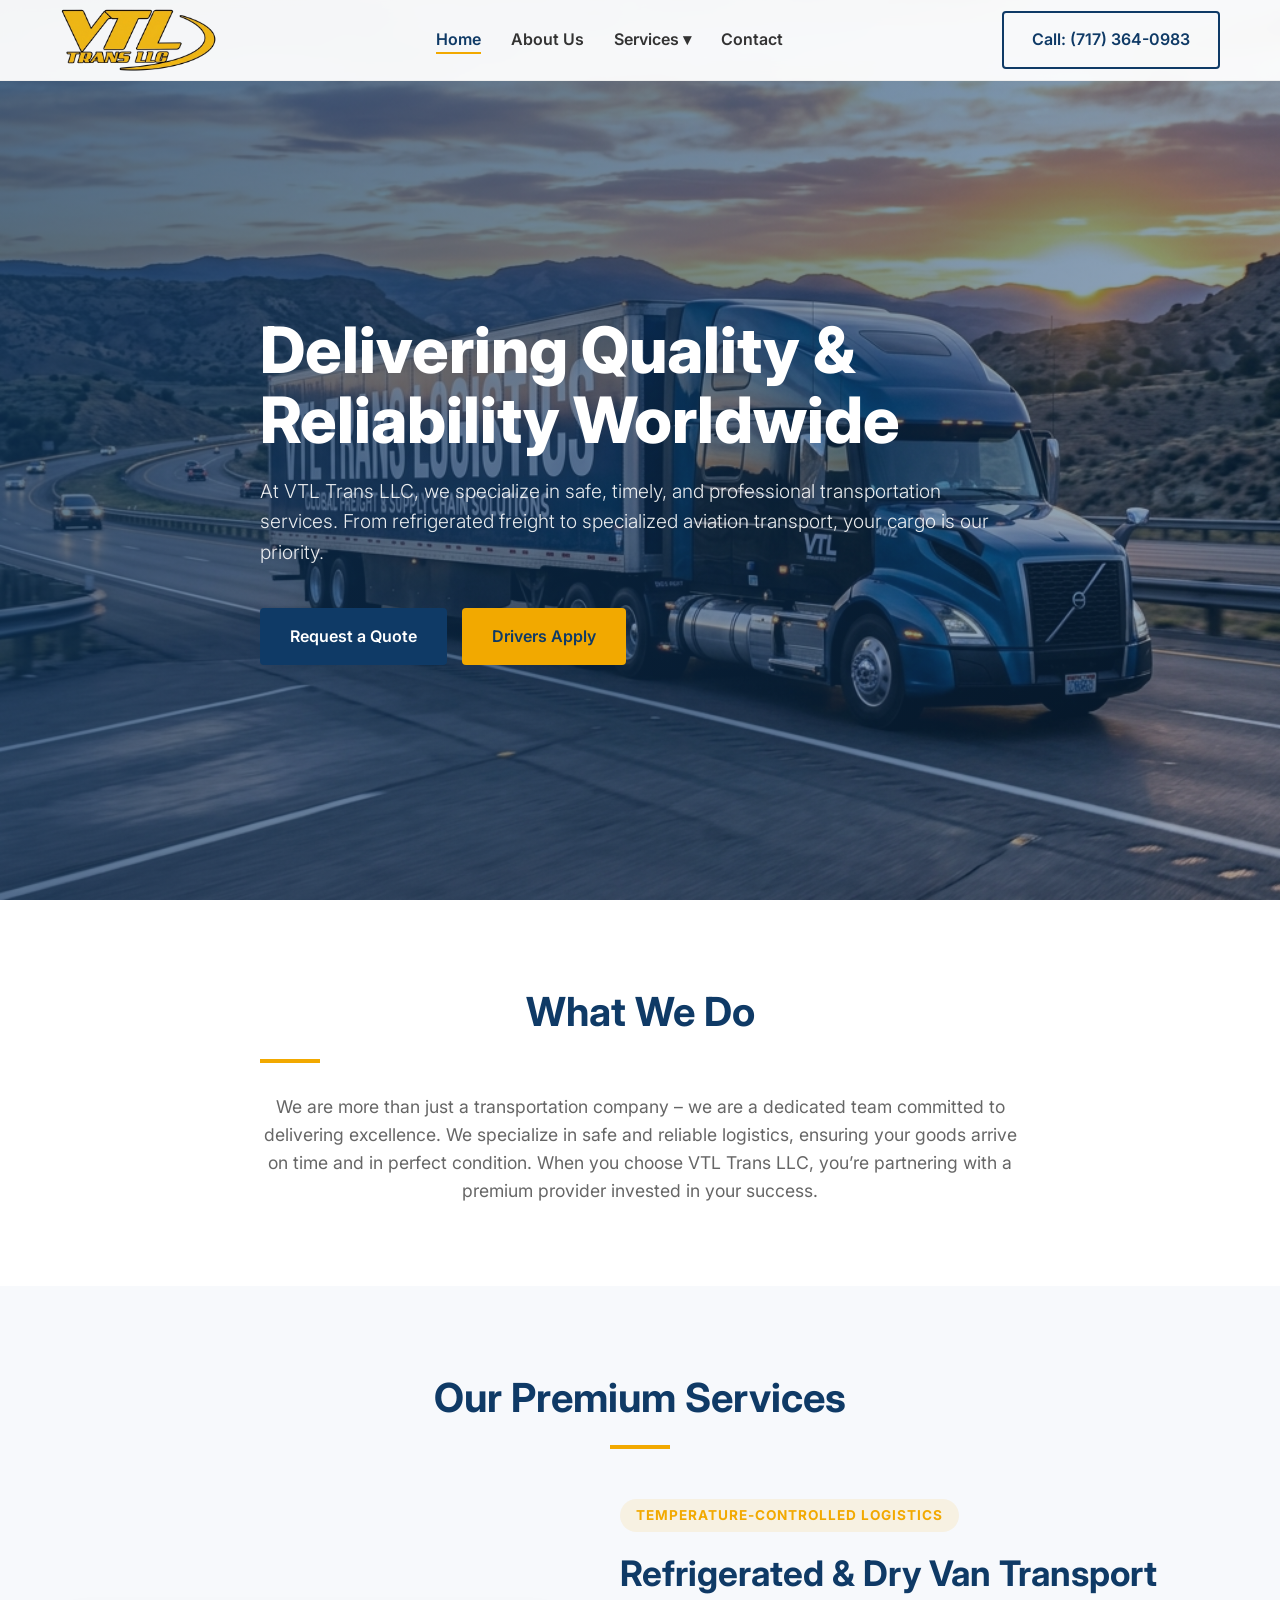
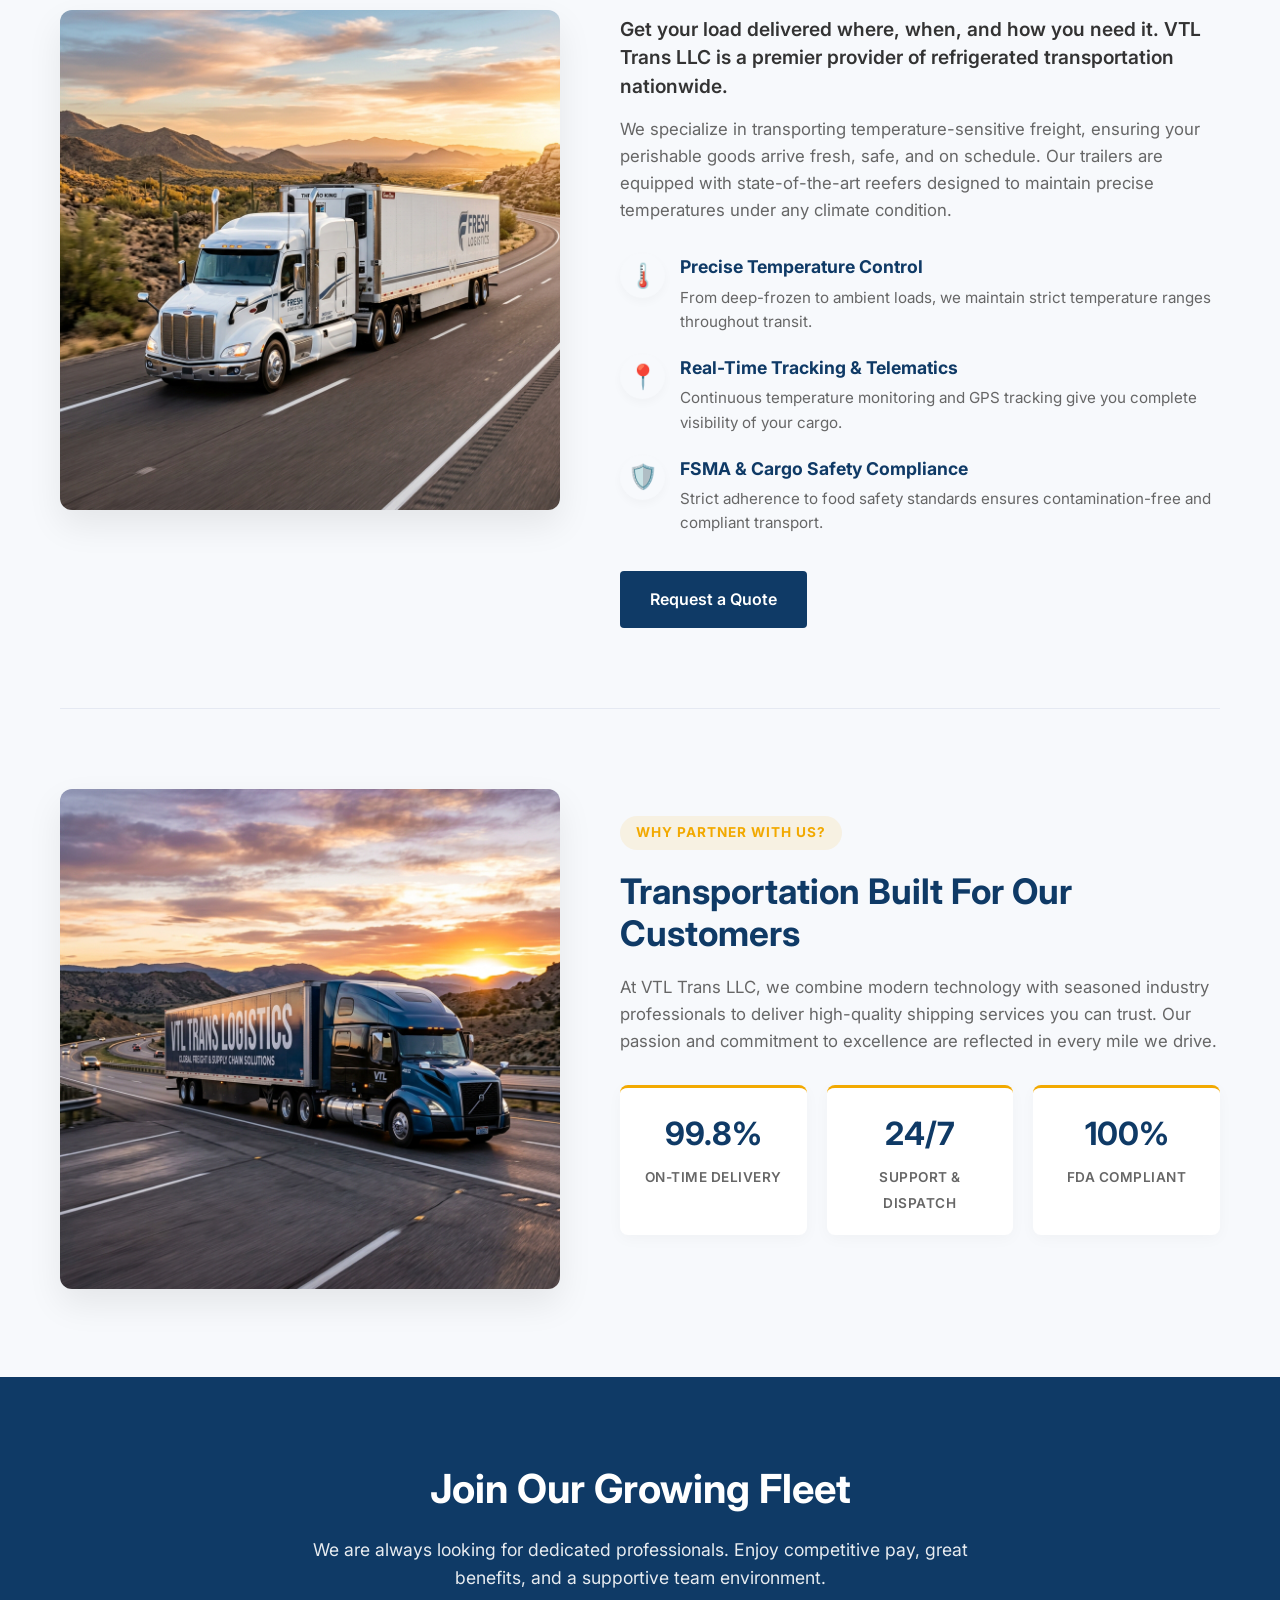
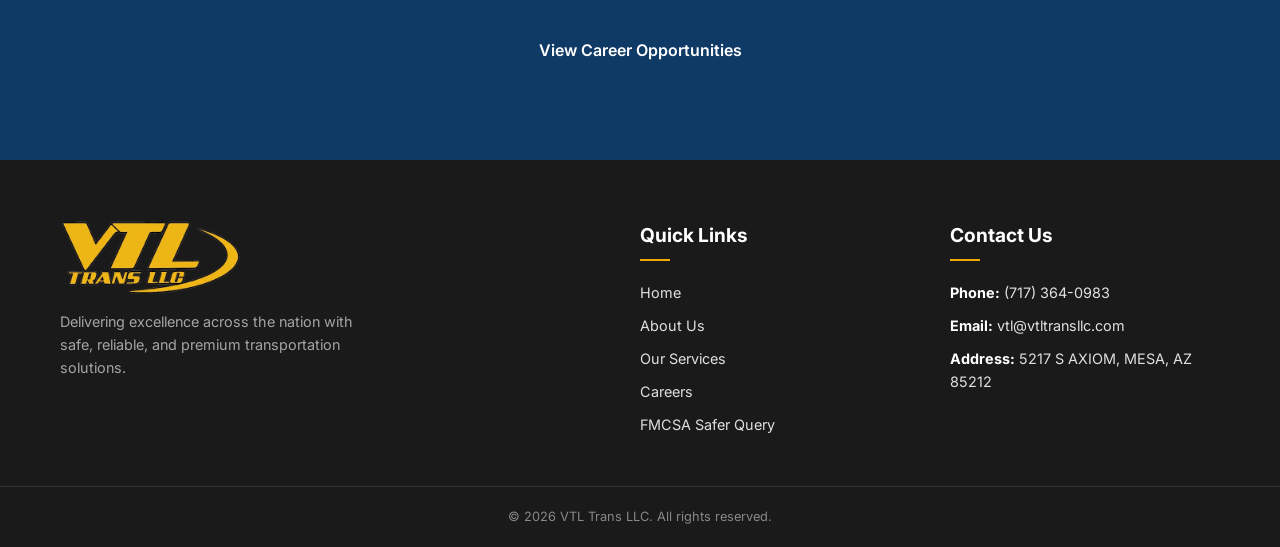
==== index.html @ b3cf4e9d "remove Apply to Drive With Us button from services section" ====
<!DOCTYPE html>
<html lang="en">
<head>
    <meta charset="UTF-8">
    <meta name="viewport" content="width=device-width, initial-scale=1.0">
    <title>VTL Trans LLC - Delivering Quality</title>
    <meta name="description" content="VTL Trans LLC provides premium logistics, refrigerated, and auto/aviation transport services nationwide.">
    <!-- Google Fonts -->
    <link rel="preconnect" href="https://fonts.googleapis.com">
    <link rel="preconnect" href="https://fonts.gstatic.com" crossorigin>
    <link href="https://fonts.googleapis.com/css2?family=Inter:wght@300;400;600;700&display=swap" rel="stylesheet">
    <link rel="icon" type="image/png" href="favicon.png">
    <link rel="stylesheet" href="style.css">
</head>
<body>
    <!-- Header / Navigation -->
    <header class="header" id="header">
        <div class="container header-container">
            <a href="#" class="logo"><img src="logo.png" alt="VTL TRANS LLC" class="header-logo"></a>
            
            <nav class="nav" id="nav-menu">
                <ul class="nav-list">
                    <li class="nav-item"><a href="#" class="nav-link active">Home</a></li>
                    <li class="nav-item"><a href="#about" class="nav-link">About Us</a></li>
                    <li class="nav-item dropdown">
                        <a href="#services" class="nav-link">Services <span class="arrow">▾</span></a>
                        <ul class="dropdown-menu">
                            <li><a href="#services">Refrigerated & Dry Van Transport</a></li>
                        </ul>
                    </li>
                    <li class="nav-item"><a href="#contact" class="nav-link">Contact</a></li>
                </ul>
            </nav>
            
            <div class="header-actions">
                <a href="#contact" class="btn btn-outline">Call: (717) 364-0983</a>
                <button class="menu-toggle" id="menu-toggle" aria-label="Toggle Menu">
                    <span></span>
                    <span></span>
                    <span></span>
                </button>
            </div>
        </div>
    </header>

    <!-- Hero Section -->
    <section class="hero">
        <div class="hero-bg"></div>
        <div class="container hero-content">
            <h1 class="hero-title">Delivering Quality & Reliability Worldwide</h1>
            <p class="hero-subtitle">At VTL Trans LLC, we specialize in safe, timely, and professional transportation services. From refrigerated freight to specialized aviation transport, your cargo is our priority.</p>
            <div class="hero-buttons">
                <a href="#quote" class="btn btn-primary">Request a Quote</a>
                <a href="#careers" class="btn btn-secondary">Drivers Apply</a>
            </div>
        </div>
    </section>

    <!-- About / Intro Section -->
    <section id="about" class="about section">
        <div class="container about-container">
            <div class="about-text">
                <h2 class="section-title">What We Do</h2>
                <div class="divider"></div>
                <p>We are more than just a transportation company – we are a dedicated team committed to delivering excellence. We specialize in safe and reliable logistics, ensuring your goods arrive on time and in perfect condition. When you choose VTL Trans LLC, you’re partnering with a premium provider invested in your success.</p>
            </div>
        </div>
    </section>

    <!-- Services Section -->
    <section id="services" class="services section bg-light">
        <div class="container">
            <h2 class="section-title text-center">Our Premium Services</h2>
            <div class="divider center"></div>
            
            <!-- Showcase 1: Refrigerated & Dry Van Transport -->
            <div class="service-showcase">
                <div class="showcase-image">
                    <img src="assets/refrigerated-truck.png" alt="Refrigerated Truck" class="img-fluid rounded-lg shadow-lg">
                </div>
                <div class="showcase-content">
                    <span class="showcase-badge">Temperature-Controlled Logistics</span>
                    <h3 class="showcase-title">Refrigerated & Dry Van Transport</h3>
                    <p class="showcase-lead">Get your load delivered where, when, and how you need it. VTL Trans LLC is a premier provider of refrigerated transportation nationwide.</p>
                    <p class="showcase-desc">We specialize in transporting temperature-sensitive freight, ensuring your perishable goods arrive fresh, safe, and on schedule. Our trailers are equipped with state-of-the-art reefers designed to maintain precise temperatures under any climate condition.</p>
                    
                    <ul class="showcase-features">
                        <li>
                            <span class="feature-icon">🌡️</span>
                            <div>
                                <strong>Precise Temperature Control</strong>
                                <p>From deep-frozen to ambient loads, we maintain strict temperature ranges throughout transit.</p>
                            </div>
                        </li>
                        <li>
                            <span class="feature-icon">📍</span>
                            <div>
                                <strong>Real-Time Tracking & Telematics</strong>
                                <p>Continuous temperature monitoring and GPS tracking give you complete visibility of your cargo.</p>
                            </div>
                        </li>
                        <li>
                            <span class="feature-icon">🛡️</span>
                            <div>
                                <strong>FSMA & Cargo Safety Compliance</strong>
                                <p>Strict adherence to food safety standards ensures contamination-free and compliant transport.</p>
                            </div>
                        </li>
                    </ul>
                    <a href="#quote" class="btn btn-primary">Request a Quote</a>
                </div>
            </div>
            
            <!-- Divider -->
            <div class="showcase-divider"></div>
            
            <!-- Showcase 2: Why Choose VTL Trans LLC -->
            <div class="service-showcase reverse">
                <div class="showcase-content">
                    <span class="showcase-badge">Why Partner With Us?</span>
                    <h3 class="showcase-title">Transportation Built For Our Customers</h3>
                    <p class="showcase-desc">At VTL Trans LLC, we combine modern technology with seasoned industry professionals to deliver high-quality shipping services you can trust. Our passion and commitment to excellence are reflected in every mile we drive.</p>
                    
                    <div class="stats-grid">
                        <div class="stat-card">
                            <span class="stat-number">99.8%</span>
                            <span class="stat-label">On-Time Delivery</span>
                        </div>
                        <div class="stat-card">
                            <span class="stat-number">24/7</span>
                            <span class="stat-label">Support & Dispatch</span>
                        </div>
                        <div class="stat-card">
                            <span class="stat-number">100%</span>
                            <span class="stat-label">FDA Compliant</span>
                        </div>
                    </div>
                </div>
                <div class="showcase-image">
                    <img src="assets/hero-bg.png" alt="VTL Trans LLC Truck" class="img-fluid rounded-lg shadow-lg">
                </div>
            </div>
        </div>
    </section>

    <!-- Call to Action / Trust Section -->
    <section class="cta section">
        <div class="container cta-container">
            <h2 class="cta-title">Join Our Growing Fleet</h2>
            <p class="cta-text">We are always looking for dedicated professionals. Enjoy competitive pay, great benefits, and a supportive team environment.</p>
            <a href="#careers" class="btn btn-primary">View Career Opportunities</a>
        </div>
    </section>

    <!-- Request a Quote Section -->
    <section id="quote" class="section">
        <div class="container form-container">
            <h2 class="section-title text-center">Request a Quote</h2>
            <div class="divider center"></div>
            <p class="section-subtitle text-center">Get a fast, reliable quote for your shipping and logistics needs.</p>
            
            <form id="quote-form" class="contact-form">
                <div class="form-grid">
                    <div class="form-group">
                        <label for="quote-name">Full Name</label>
                        <input type="text" id="quote-name" name="name" required placeholder="John Doe">
                    </div>
                    <div class="form-group">
                        <label for="quote-email">Email Address</label>
                        <input type="email" id="quote-email" name="email" required placeholder="john@example.com">
                    </div>
                    <div class="form-group">
                        <label for="quote-phone">Phone Number</label>
                        <input type="tel" id="quote-phone" name="phone" required placeholder="(123) 456-7890">
                    </div>
                    <div class="form-group">
                        <label for="quote-service">Service Needed</label>
                        <select id="quote-service" name="service" required>
                            <option value="" disabled selected>Select a Service</option>
                            <option value="refrigerated">Refrigerated Transport</option>
                            <option value="dry-van">Dry Van Transport</option>
                            <option value="other">Other Logistics</option>
                        </select>
                    </div>
                    <div class="form-group">
                        <label for="quote-origin">Origin City/State</label>
                        <input type="text" id="quote-origin" name="origin" required placeholder="e.g. Chicago, IL">
                    </div>
                    <div class="form-group">
                        <label for="quote-dest">Destination City/State</label>
                        <input type="text" id="quote-dest" name="destination" required placeholder="e.g. Phoenix, AZ">
                    </div>
                </div>
                <div class="form-group full-width">
                    <label for="quote-message">Additional Details</label>
                    <textarea id="quote-message" name="message" rows="4" placeholder="Describe your shipment (weight, dimensions, special handling)..."></textarea>
                </div>
                <div class="text-center">
                    <button type="submit" id="submit-btn-quote" class="btn btn-primary">Submit Quote Request</button>
                </div>
            </form>
            <div id="quote-success" class="form-success-msg" style="display: none;">
                <h3>Request Received!</h3>
                <p>Thank you for contacting VTL Trans LLC. Our logistics team will review your request and get back to you with a quote shortly.</p>
            </div>
        </div>
    </section>

    <!-- Careers / Driver Application Section -->
    <section id="careers" class="section bg-light">
        <div class="container form-container">
            <h2 class="section-title text-center">Driver Application</h2>
            <div class="divider center"></div>
            <p class="section-subtitle text-center">Join VTL Trans LLC. Apply today to become a part of our professional driving team.</p>
            
            <form id="careers-form" class="contact-form">
                <div class="form-grid">
                    <div class="form-group">
                        <label for="app-name">Full Name</label>
                        <input type="text" id="app-name" name="name" required placeholder="John Doe">
                    </div>
                    <div class="form-group">
                        <label for="app-email">Email Address</label>
                        <input type="email" id="app-email" name="email" required placeholder="john@example.com">
                    </div>
                    <div class="form-group">
                        <label for="app-phone">Phone Number</label>
                        <input type="tel" id="app-phone" name="phone" required placeholder="(123) 456-7890">
                    </div>
                    <div class="form-group">
                        <label for="app-experience">Years of CDL Experience</label>
                        <input type="number" id="app-experience" name="experience" min="0" required placeholder="e.g. 3">
                    </div>
                    <div class="form-group">
                        <label for="app-cdl">CDL License Class</label>
                        <select id="app-cdl" name="cdl" required>
                            <option value="" disabled selected>Select License Class</option>
                            <option value="class-a">Class A CDL</option>
                            <option value="class-b">Class B CDL</option>
                            <option value="other">Other / Owner Operator</option>
                        </select>
                    </div>
                    <div class="form-group">
                        <label for="app-violations">Clean Driving Record?</label>
                        <select id="app-violations" name="clean_record" required>
                            <option value="" disabled selected>Select option</option>
                            <option value="yes">Yes, Clean Record</option>
                            <option value="no">No, Have Violations</option>
                        </select>
                    </div>
                </div>
                <div class="form-group full-width">
                    <label for="app-message">Message / Driving History Summary</label>
                    <textarea id="app-message" name="message" rows="4" placeholder="Briefly describe your driving history, any safety awards, or preferred routes..."></textarea>
                </div>
                <div class="text-center">
                    <button type="submit" id="submit-btn-careers" class="btn btn-primary">Submit Application</button>
                </div>
            </form>
            <div id="careers-success" class="form-success-msg" style="display: none;">
                <h3>Application Submitted!</h3>
                <p>Thank you for applying to join our fleet. Our recruitment team will review your qualifications and contact you shortly.</p>
            </div>
        </div>
    </section>

    <!-- Footer -->
    <footer id="contact" class="footer">
        <div class="container footer-grid">
            <div class="footer-col brand-col">
                <a href="#" class="logo footer-logo-link"><img src="logo.png" alt="VTL TRANS LLC" class="footer-logo"></a>
                <p class="footer-desc">Delivering excellence across the nation with safe, reliable, and premium transportation solutions.</p>
            </div>
            <div class="footer-col">
                <h4>Quick Links</h4>
                <ul class="footer-links">
                    <li><a href="#">Home</a></li>
                    <li><a href="#about">About Us</a></li>
                    <li><a href="#services">Our Services</a></li>
                    <li><a href="#careers">Careers</a></li>
                    <li><a href="https://safer.fmcsa.dot.gov/CompanySnapshot.aspx" target="_blank">FMCSA Safer Query</a></li>
                </ul>
            </div>
            <div class="footer-col">
                <h4>Contact Us</h4>
                <ul class="footer-contact">
                    <li><strong>Phone:</strong> <a href="tel:7173640983">(717) 364-0983</a></li>
                    <li><strong>Email:</strong> <a href="mailto:vtl@vtltransllc.com">vtl@vtltransllc.com</a></li>
                    <li><strong>Address:</strong> 5217 S AXIOM, MESA, AZ 85212</li>
                </ul>
            </div>
        </div>
        <div class="footer-bottom">
            <div class="container">
                <p>&copy; 2026 VTL Trans LLC. All rights reserved.</p>
            </div>
        </div>
    </footer>

    <script src="script.js"></script>
</body>
</html>
---- style.css ----
/* =========================================
   CSS Reset & Base Styles
   ========================================= */
:root {
    --primary-color: #0F3A66; /* Deep Blue */
    --primary-hover: #0a2745;
    --secondary-color: #F2A900; /* Amber/Gold Accent */
    --secondary-hover: #d99700;
    --text-main: #333333;
    --text-light: #666666;
    --bg-light: #F7F9FC;
    --white: #FFFFFF;
    --font-family: 'Inter', sans-serif;
    --transition-fast: 0.2s ease;
    --transition-normal: 0.3s ease;
}

* {
    margin: 0;
    padding: 0;
    box-sizing: border-box;
}

html {
    scroll-behavior: smooth;
}

body {
    font-family: var(--font-family);
    color: var(--text-main);
    line-height: 1.6;
    background-color: var(--white);
    overflow-x: hidden;
}

a {
    text-decoration: none;
    color: inherit;
    transition: color var(--transition-fast);
}

ul {
    list-style: none;
}

.container {
    width: 100%;
    max-width: 1200px;
    margin: 0 auto;
    padding: 0 20px;
}

.section {
    padding: 80px 0;
}

.bg-light {
    background-color: var(--bg-light);
}

.text-center {
    text-align: center;
}

.section-title {
    font-size: 2.5rem;
    font-weight: 700;
    color: var(--primary-color);
    margin-bottom: 15px;
}

.divider {
    height: 4px;
    width: 60px;
    background-color: var(--secondary-color);
    margin-bottom: 30px;
}

.divider.center {
    margin: 0 auto 30px;
}

/* =========================================
   Buttons
   ========================================= */
.btn {
    display: inline-block;
    padding: 14px 28px;
    font-size: 1rem;
    font-weight: 600;
    border-radius: 4px;
    cursor: pointer;
    text-align: center;
    transition: all var(--transition-normal);
    border: 2px solid transparent;
}

.btn-sm {
    padding: 10px 20px;
    font-size: 0.9rem;
}

.btn-primary {
    background-color: var(--primary-color);
    color: var(--white);
}

.btn-primary:hover {
    background-color: var(--primary-hover);
    transform: translateY(-2px);
    box-shadow: 0 4px 12px rgba(15, 58, 102, 0.2);
}

.btn-secondary {
    background-color: var(--secondary-color);
    color: var(--primary-color);
}

.btn-secondary:hover {
    background-color: var(--secondary-hover);
    transform: translateY(-2px);
    box-shadow: 0 4px 12px rgba(242, 169, 0, 0.3);
}

.btn-outline {
    background-color: transparent;
    border-color: var(--primary-color);
    color: var(--primary-color);
}

.btn-outline:hover {
    background-color: var(--primary-color);
    color: var(--white);
}

/* =========================================
   Header & Navigation
   ========================================= */
.header {
    position: fixed;
    top: 0;
    left: 0;
    width: 100%;
    background-color: rgba(255, 255, 255, 0.95);
    backdrop-filter: blur(10px);
    z-index: 1000;
    border-bottom: 1px solid #eee;
    transition: background-color var(--transition-normal), box-shadow var(--transition-normal);
}

.header.scrolled {
    box-shadow: 0 2px 10px rgba(0, 0, 0, 0.05);
    background-color: rgba(255, 255, 255, 1);
}

.header-container {
    display: flex;
    align-items: center;
    justify-content: space-between;
    height: 80px;
}

.logo {
    display: flex;
    align-items: center;
}

.header-logo {
    max-height: 65px;
    width: auto;
}

.footer-logo {
    max-height: 75px;
    width: auto;
    margin-bottom: 15px;
}

.nav-list {
    display: flex;
    gap: 30px;
    align-items: center;
}

.nav-link {
    font-weight: 600;
    color: var(--text-main);
    padding: 10px 0;
    position: relative;
}

.nav-link:hover, .nav-link.active {
    color: var(--primary-color);
}

.nav-link::after {
    content: '';
    position: absolute;
    bottom: 5px;
    left: 0;
    width: 0%;
    height: 2px;
    background-color: var(--secondary-color);
    transition: width var(--transition-normal);
}

.nav-link:hover::after, .nav-link.active::after {
    width: 100%;
}

/* Dropdown */
.dropdown {
    position: relative;
}

.dropdown-menu {
    position: absolute;
    top: 100%;
    left: 0;
    background-color: var(--white);
    min-width: 220px;
    box-shadow: 0 4px 15px rgba(0,0,0,0.1);
    border-radius: 4px;
    opacity: 0;
    visibility: hidden;
    transform: translateY(10px);
    transition: all var(--transition-normal);
    z-index: 100;
    padding: 10px 0;
}

.dropdown:hover .dropdown-menu {
    opacity: 1;
    visibility: visible;
    transform: translateY(0);
}

.dropdown-menu li a {
    display: block;
    padding: 10px 20px;
    font-weight: 500;
    color: var(--text-main);
    transition: background-color var(--transition-fast);
}

.dropdown-menu li a:hover {
    background-color: var(--bg-light);
    color: var(--primary-color);
}

.header-actions {
    display: flex;
    align-items: center;
    gap: 20px;
}

.menu-toggle {
    display: none;
    flex-direction: column;
    gap: 5px;
    background: none;
    border: none;
    cursor: pointer;
}

.menu-toggle span {
    display: block;
    width: 25px;
    height: 3px;
    background-color: var(--primary-color);
    transition: all var(--transition-fast);
}

/* =========================================
   Hero Section
   ========================================= */
.hero {
    position: relative;
    height: 100vh;
    min-height: 600px;
    display: flex;
    align-items: center;
    padding-top: 80px; /* Offset for header */
}

.hero-bg {
    position: absolute;
    top: 0;
    left: 0;
    width: 100%;
    height: 100%;
    /* Gradient overlay + truck background */
    background: linear-gradient(135deg, rgba(15, 58, 102, 0.75) 0%, rgba(15, 58, 102, 0.35) 100%), 
                url('assets/hero-bg.png') no-repeat center center/cover;
    z-index: -1;
}

.hero-content {
    max-width: 800px;
    color: var(--white);
    animation: fadeIn 1s ease forwards;
}

@keyframes fadeIn {
    from { opacity: 0; transform: translateY(20px); }
    to { opacity: 1; transform: translateY(0); }
}

.hero-title {
    font-size: 4rem;
    font-weight: 800;
    line-height: 1.1;
    margin-bottom: 20px;
}

.hero-subtitle {
    font-size: 1.2rem;
    font-weight: 300;
    margin-bottom: 40px;
    opacity: 0.9;
}

.hero-buttons {
    display: flex;
    gap: 15px;
}

/* =========================================
   About Section
   ========================================= */
.about-container {
    display: flex;
    flex-direction: column;
    align-items: center;
    text-align: center;
    max-width: 800px;
}

.about-text p {
    font-size: 1.1rem;
    color: var(--text-light);
}

/* =========================================
   Services Section
   ========================================= */
/* =========================================
   Service Showcase Styling
   ========================================= */
.service-showcase {
    display: flex;
    align-items: center;
    gap: 60px;
    margin-top: 50px;
}

.service-showcase.reverse {
    flex-direction: row-reverse;
}

.showcase-image {
    flex: 1;
    min-width: 300px;
}

.showcase-image img {
    width: 100%;
    height: auto;
    object-fit: cover;
    border-radius: 12px;
    box-shadow: 0 15px 35px rgba(0, 0, 0, 0.08);
    transition: transform var(--transition-normal);
}

.showcase-image img:hover {
    transform: scale(1.02);
}

.showcase-content {
    flex: 1.2;
    display: flex;
    flex-direction: column;
    align-items: flex-start;
}

.showcase-badge {
    background-color: rgba(242, 169, 0, 0.1);
    color: var(--secondary-color);
    padding: 6px 16px;
    font-size: 0.85rem;
    font-weight: 700;
    border-radius: 30px;
    text-transform: uppercase;
    letter-spacing: 1px;
    margin-bottom: 20px;
    display: inline-block;
}

.showcase-title {
    font-size: 2.2rem;
    color: var(--primary-color);
    font-weight: 700;
    margin-bottom: 20px;
    line-height: 1.2;
}

.showcase-lead {
    font-size: 1.2rem;
    color: var(--text-main);
    font-weight: 600;
    margin-bottom: 15px;
    line-height: 1.5;
}

.showcase-desc {
    font-size: 1.05rem;
    color: var(--text-light);
    margin-bottom: 30px;
    line-height: 1.6;
}

.showcase-features {
    list-style: none;
    padding: 0;
    margin: 0 0 35px 0;
    display: flex;
    flex-direction: column;
    gap: 20px;
}

.showcase-features li {
    display: flex;
    align-items: flex-start;
    gap: 15px;
}

.feature-icon {
    font-size: 1.5rem;
    background-color: var(--bg-light);
    width: 45px;
    height: 45px;
    border-radius: 50px;
    display: flex;
    align-items: center;
    justify-content: center;
    flex-shrink: 0;
    box-shadow: 0 4px 10px rgba(0,0,0,0.03);
}

.showcase-features strong {
    font-size: 1.1rem;
    color: var(--primary-color);
    display: block;
    margin-bottom: 4px;
}

.showcase-features p {
    font-size: 0.95rem;
    color: var(--text-light);
    margin: 0;
}

.showcase-divider {
    height: 1px;
    background-color: #e5e9f2;
    margin: 80px 0;
    width: 100%;
}

/* Stats Grid in Showcase */
.stats-grid {
    display: grid;
    grid-template-columns: repeat(3, 1fr);
    gap: 20px;
    width: 100%;
    margin-bottom: 35px;
}

.stat-card {
    background-color: var(--white);
    padding: 20px;
    border-radius: 8px;
    text-align: center;
    box-shadow: 0 4px 15px rgba(0,0,0,0.03);
    border-top: 3px solid var(--secondary-color);
}

.stat-number {
    display: block;
    font-size: 2rem;
    font-weight: 700;
    color: var(--primary-color);
    margin-bottom: 5px;
}

.stat-label {
    font-size: 0.85rem;
    color: var(--text-light);
    text-transform: uppercase;
    letter-spacing: 0.5px;
    font-weight: 600;
}

/* Media Queries for Showcase */
@media (max-width: 992px) {
    .service-showcase, .service-showcase.reverse {
        flex-direction: column;
        gap: 40px;
    }
    
    .showcase-image, .showcase-content {
        width: 100%;
    }
    
    .showcase-title {
        font-size: 1.8rem;
    }
}

@media (max-width: 576px) {
    .stats-grid {
        grid-template-columns: 1fr;
        gap: 15px;
    }
}

/* =========================================
   CTA Section
   ========================================= */
.cta {
    background-color: var(--primary-color);
    color: var(--white);
    text-align: center;
}

.cta-container {
    max-width: 700px;
}

.cta-title {
    font-size: 2.5rem;
    margin-bottom: 15px;
}

.cta-text {
    font-size: 1.1rem;
    margin-bottom: 30px;
    opacity: 0.9;
}

/* =========================================
   Footer
   ========================================= */
.footer {
    background-color: #1a1a1a;
    color: #e0e0e0;
    padding-top: 60px;
}

.footer-grid {
    display: grid;
    grid-template-columns: 2fr 1fr 1fr;
    gap: 40px;
    margin-bottom: 40px;
}

.footer-logo {
    display: inline-block;
    color: var(--white);
    margin-bottom: 15px;
}

.footer-desc {
    font-size: 0.9rem;
    opacity: 0.7;
    max-width: 300px;
}

.footer-col h4 {
    color: var(--white);
    font-size: 1.2rem;
    margin-bottom: 20px;
    position: relative;
    padding-bottom: 10px;
}

.footer-col h4::after {
    content: '';
    position: absolute;
    left: 0;
    bottom: 0;
    height: 2px;
    width: 30px;
    background-color: var(--secondary-color);
}

.footer-links li, .footer-contact li {
    margin-bottom: 10px;
    font-size: 0.9rem;
}

.footer-links a:hover, .footer-contact a:hover {
    color: var(--secondary-color);
}

.footer-contact strong {
    color: var(--white);
}

.footer-bottom {
    border-top: 1px solid #333;
    padding: 20px 0;
    text-align: center;
    font-size: 0.8rem;
    color: #888;
}

/* =========================================
   Responsive Design
   ========================================= */
@media (max-width: 992px) {
    .hero-title {
        font-size: 3rem;
    }
    .footer-grid {
        grid-template-columns: 1fr 1fr;
    }
}

@media (max-width: 768px) {
    .menu-toggle {
        display: flex;
    }
    
    .nav {
        position: fixed;
        top: 80px;
        left: -100%;
        width: 100%;
        height: calc(100vh - 80px);
        background-color: var(--white);
        flex-direction: column;
        transition: left var(--transition-normal);
        overflow-y: auto;
    }
    
    .nav.open {
        left: 0;
    }
    
    .nav-list {
        flex-direction: column;
        padding: 40px 20px;
        gap: 20px;
    }
    
    .dropdown-menu {
        position: static;
        opacity: 1;
        visibility: visible;
        transform: none;
        box-shadow: none;
        background-color: var(--bg-light);
        margin-top: 10px;
        display: none;
    }
    
    .dropdown:hover .dropdown-menu,
    .dropdown.active .dropdown-menu {
        display: block;
    }

    .header-actions .btn {
        display: none; /* Hide top phone number on very small screens if desired */
    }

    .hero-title {
        font-size: 2.5rem;
    }
    
    .hero-buttons {
        flex-direction: column;
    }
    
    .footer-grid {
        grid-template-columns: 1fr;
    }
}

/* =========================================
   Forms & Inputs Styling
   ========================================= */
.form-container {
    max-width: 800px;
    margin: 0 auto;
}

.section-subtitle {
    margin-bottom: 30px;
    color: var(--text-light);
    font-size: 1.1rem;
}

.contact-form {
    background-color: var(--white);
    padding: 40px;
    border-radius: 12px;
    box-shadow: 0 10px 30px rgba(0, 0, 0, 0.05);
}

.bg-light .contact-form {
    box-shadow: 0 10px 30px rgba(0, 0, 0, 0.02);
}

.form-grid {
    display: grid;
    grid-template-columns: 1fr 1fr;
    gap: 20px;
    margin-bottom: 20px;
}

@media (max-width: 768px) {
    .form-grid {
        grid-template-columns: 1fr;
    }
}

.form-group {
    display: flex;
    flex-direction: column;
}

.form-group.full-width {
    margin-bottom: 30px;
}

.form-group label {
    font-size: 0.85rem;
    font-weight: 600;
    margin-bottom: 8px;
    color: var(--primary);
    text-transform: uppercase;
    letter-spacing: 0.5px;
}

.form-group input,
.form-group select,
.form-group textarea {
    padding: 12px 16px;
    border: 1px solid #ddd;
    border-radius: 8px;
    font-family: inherit;
    font-size: 1rem;
    color: var(--text-dark);
    background-color: #fafafa;
    transition: all var(--transition-normal);
}

.form-group input:focus,
.form-group select:focus,
.form-group textarea:focus {
    outline: none;
    border-color: var(--primary);
    background-color: var(--white);
    box-shadow: 0 0 0 3px rgba(15, 58, 102, 0.1);
}

.form-group textarea {
    resize: vertical;
}

.form-success-msg {
    background-color: #d4edda;
    color: #155724;
    padding: 25px;
    border-radius: 8px;
    border: 1px solid #c3e6cb;
    margin-top: 25px;
    text-align: center;
    box-shadow: 0 4px 15px rgba(0, 0, 0, 0.02);
}

.form-success-msg h3 {
    margin-bottom: 8px;
    font-size: 1.4rem;
}
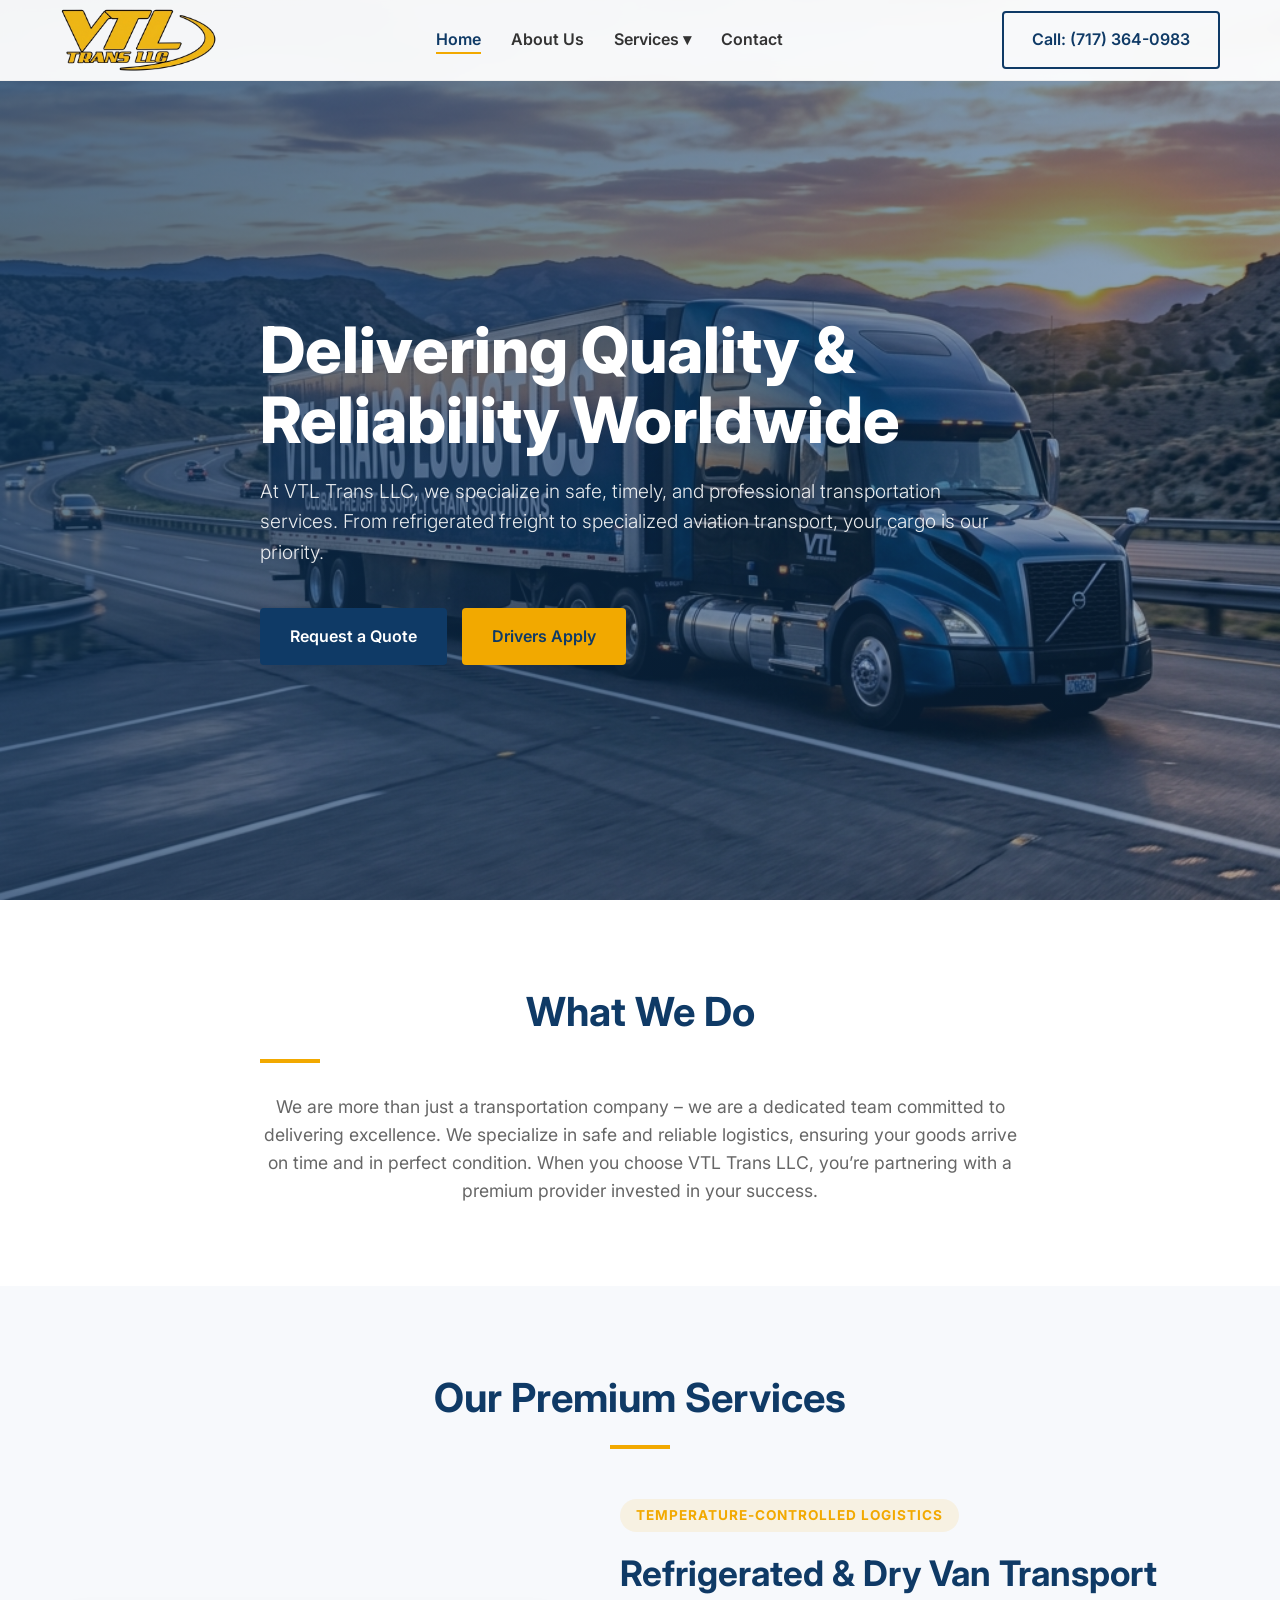
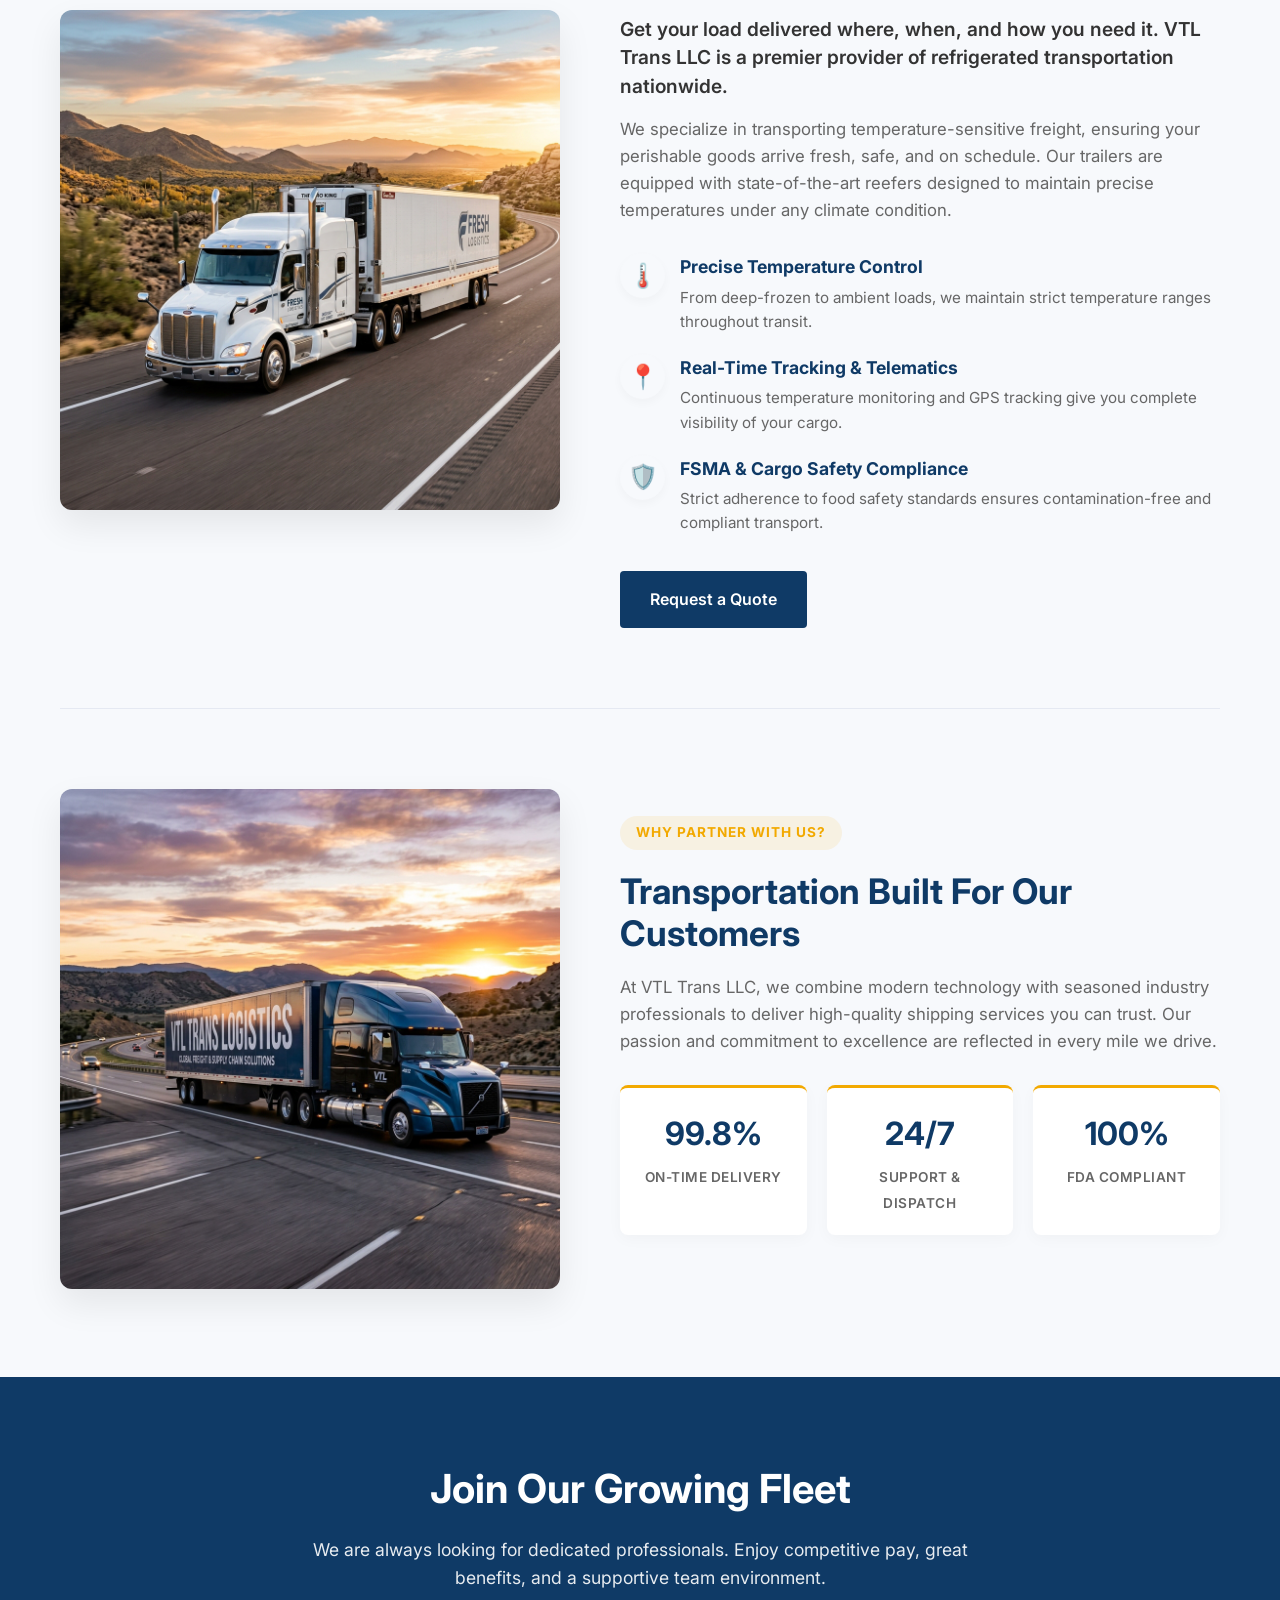
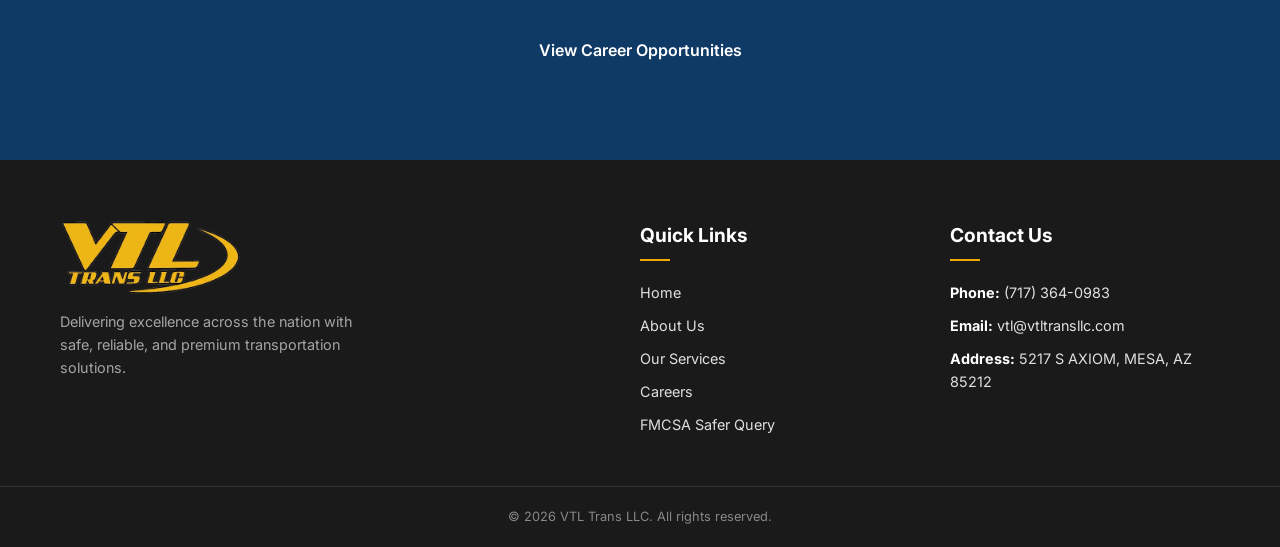
==== commit 6f866748: "use new user-uploaded vtl trans logistics truck image in showcase" ====
--- a/index.html
+++ b/index.html
@@ -137,7 +137,7 @@
                     </div>
                 </div>
                 <div class="showcase-image">
-                    <img src="assets/hero-bg.png" alt="VTL Trans LLC Truck" class="img-fluid rounded-lg shadow-lg">
+                    <img src="assets/vtl-trans-logistics-truck.jpg" alt="VTL Trans LLC Truck" class="img-fluid rounded-lg shadow-lg">
                 </div>
             </div>
         </div>
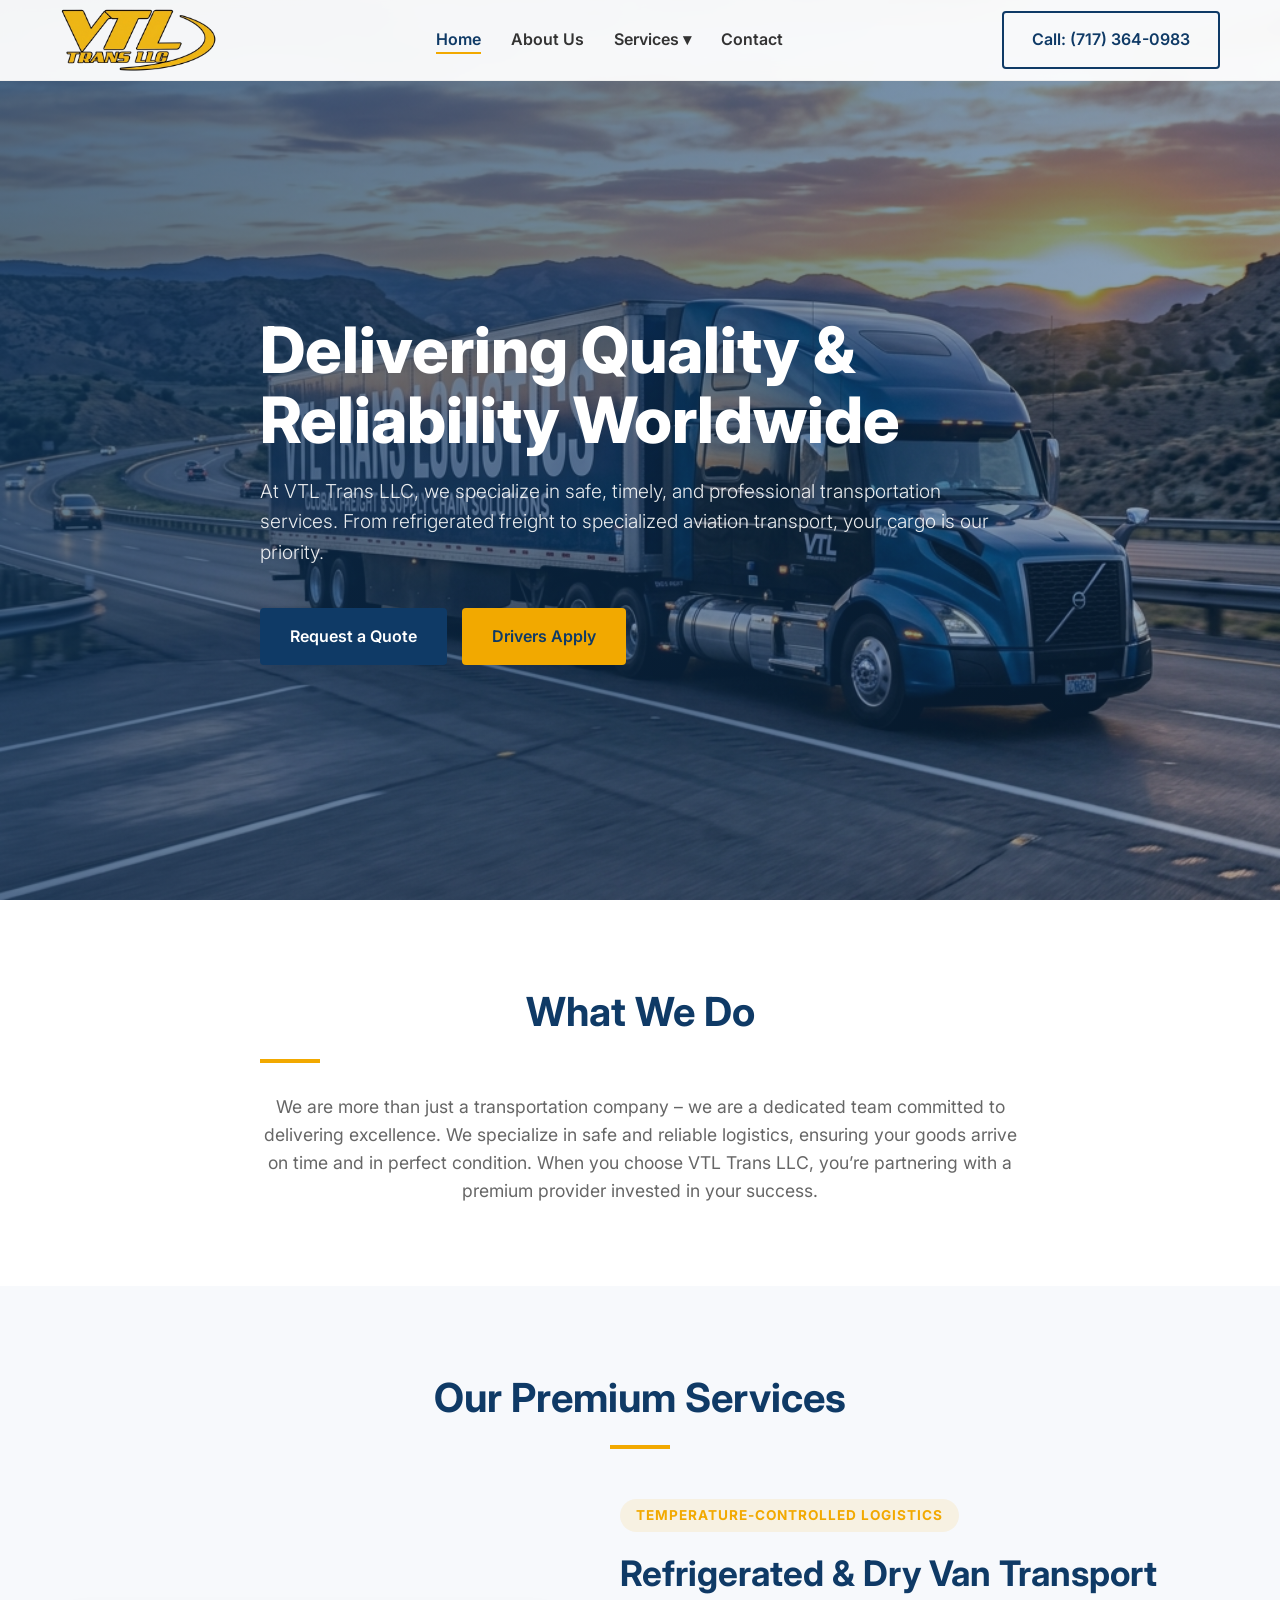
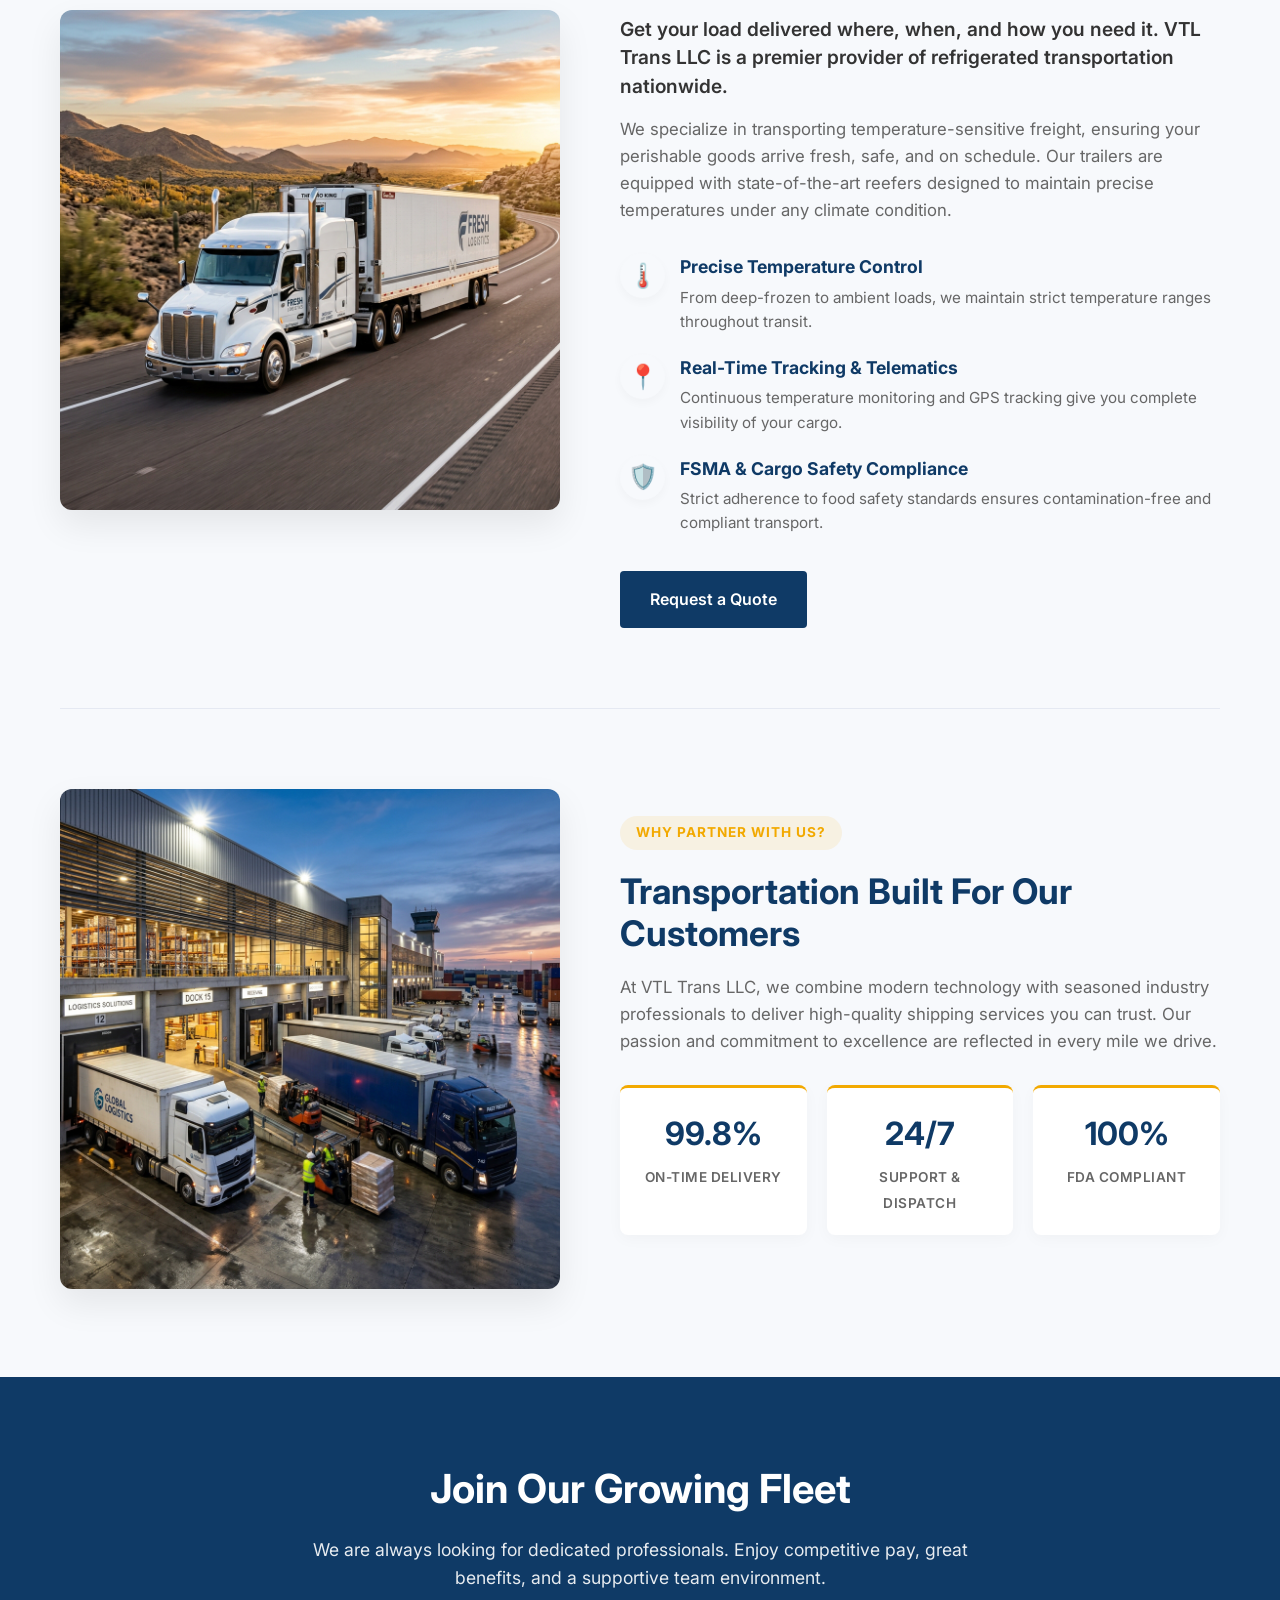
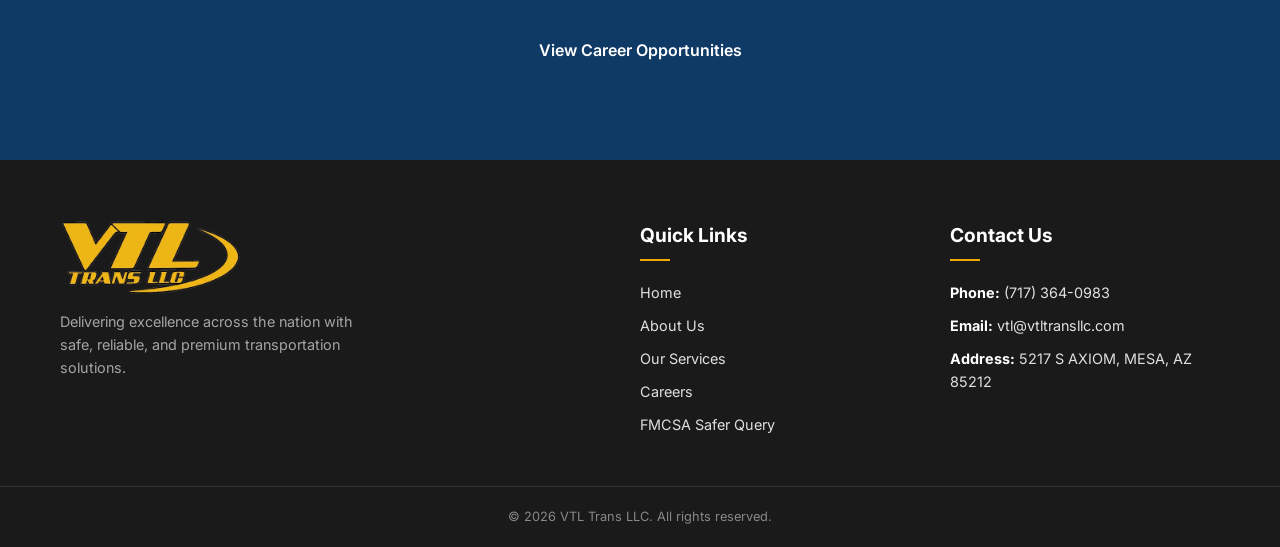
==== commit 9a8bd087: "use new generated logistics hub image in services showcase to prevent duplication" ====
--- a/index.html
+++ b/index.html
@@ -137,7 +137,7 @@
                     </div>
                 </div>
                 <div class="showcase-image">
-                    <img src="assets/vtl-trans-logistics-truck.jpg" alt="VTL Trans LLC Truck" class="img-fluid rounded-lg shadow-lg">
+                    <img src="assets/logistics-hub.png" alt="VTL Trans LLC Logistics Hub" class="img-fluid rounded-lg shadow-lg">
                 </div>
             </div>
         </div>
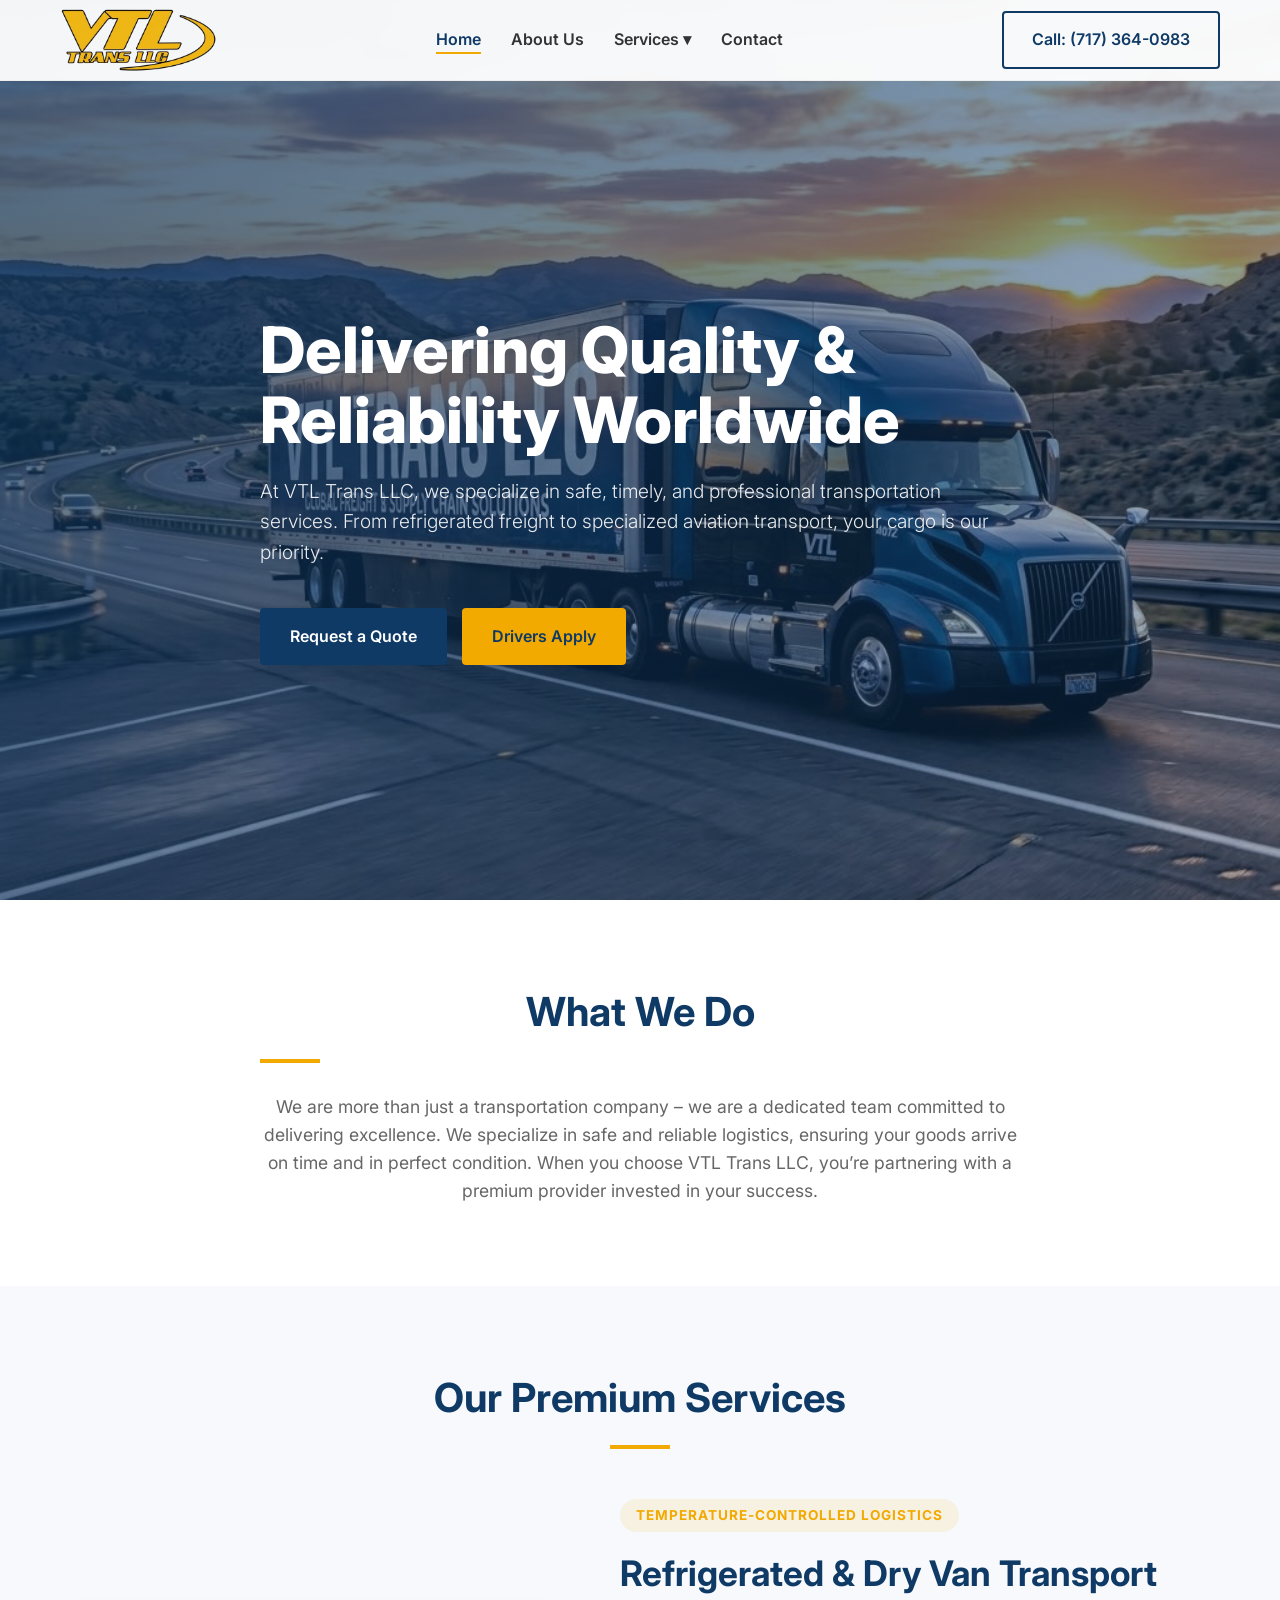
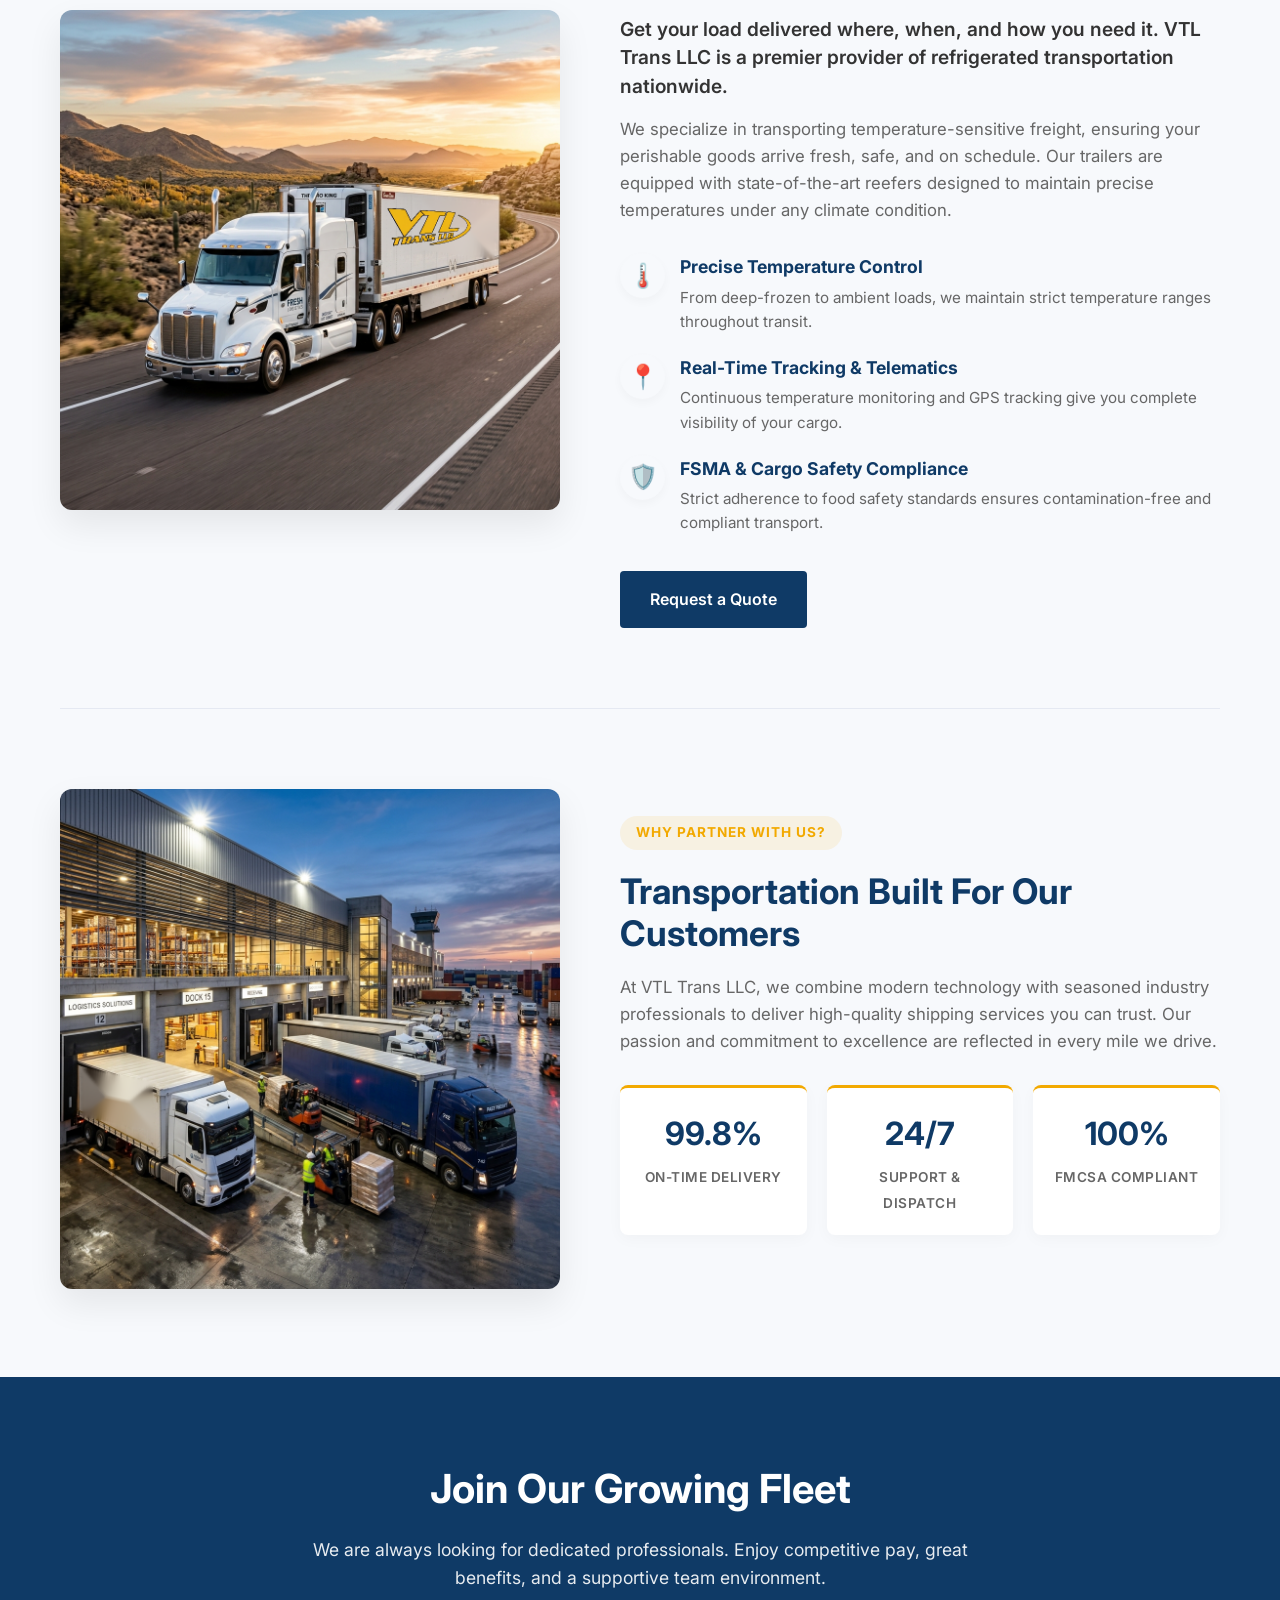
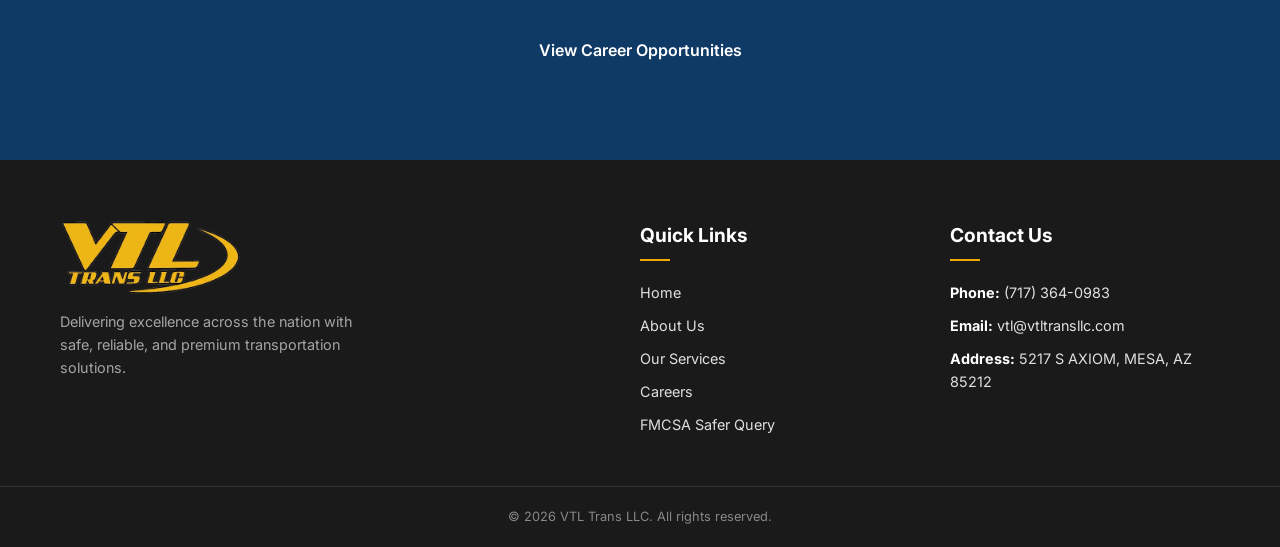
==== commit 96193565: "FDA to FMCSA" ====
--- a/index.html
+++ b/index.html
@@ -1,10 +1,12 @@
 <!DOCTYPE html>
 <html lang="en">
+
 <head>
     <meta charset="UTF-8">
     <meta name="viewport" content="width=device-width, initial-scale=1.0">
     <title>VTL Trans LLC - Delivering Quality</title>
-    <meta name="description" content="VTL Trans LLC provides premium logistics, refrigerated, and auto/aviation transport services nationwide.">
+    <meta name="description"
+        content="VTL Trans LLC provides premium logistics, refrigerated, and auto/aviation transport services nationwide.">
     <!-- Google Fonts -->
     <link rel="preconnect" href="https://fonts.googleapis.com">
     <link rel="preconnect" href="https://fonts.gstatic.com" crossorigin>
@@ -12,12 +14,13 @@
     <link rel="icon" type="image/png" href="favicon.png">
     <link rel="stylesheet" href="style.css">
 </head>
+
 <body>
     <!-- Header / Navigation -->
     <header class="header" id="header">
         <div class="container header-container">
             <a href="#" class="logo"><img src="logo.png" alt="VTL TRANS LLC" class="header-logo"></a>
-            
+
             <nav class="nav" id="nav-menu">
                 <ul class="nav-list">
                     <li class="nav-item"><a href="#" class="nav-link active">Home</a></li>
@@ -31,7 +34,7 @@
                     <li class="nav-item"><a href="#contact" class="nav-link">Contact</a></li>
                 </ul>
             </nav>
-            
+
             <div class="header-actions">
                 <a href="#contact" class="btn btn-outline">Call: (717) 364-0983</a>
                 <button class="menu-toggle" id="menu-toggle" aria-label="Toggle Menu">
@@ -48,7 +51,8 @@
         <div class="hero-bg"></div>
         <div class="container hero-content">
             <h1 class="hero-title">Delivering Quality & Reliability Worldwide</h1>
-            <p class="hero-subtitle">At VTL Trans LLC, we specialize in safe, timely, and professional transportation services. From refrigerated freight to specialized aviation transport, your cargo is our priority.</p>
+            <p class="hero-subtitle">At VTL Trans LLC, we specialize in safe, timely, and professional transportation
+                services. From refrigerated freight to specialized aviation transport, your cargo is our priority.</p>
             <div class="hero-buttons">
                 <a href="#quote" class="btn btn-primary">Request a Quote</a>
                 <a href="#careers" class="btn btn-secondary">Drivers Apply</a>
@@ -62,7 +66,10 @@
             <div class="about-text">
                 <h2 class="section-title">What We Do</h2>
                 <div class="divider"></div>
-                <p>We are more than just a transportation company – we are a dedicated team committed to delivering excellence. We specialize in safe and reliable logistics, ensuring your goods arrive on time and in perfect condition. When you choose VTL Trans LLC, you’re partnering with a premium provider invested in your success.</p>
+                <p>We are more than just a transportation company – we are a dedicated team committed to delivering
+                    excellence. We specialize in safe and reliable logistics, ensuring your goods arrive on time and in
+                    perfect condition. When you choose VTL Trans LLC, you’re partnering with a premium provider invested
+                    in your success.</p>
             </div>
         </div>
     </section>
@@ -72,55 +79,65 @@
         <div class="container">
             <h2 class="section-title text-center">Our Premium Services</h2>
             <div class="divider center"></div>
-            
+
             <!-- Showcase 1: Refrigerated & Dry Van Transport -->
             <div class="service-showcase">
                 <div class="showcase-image">
-                    <img src="assets/refrigerated-truck.png" alt="Refrigerated Truck" class="img-fluid rounded-lg shadow-lg">
+                    <img src="assets/refrigerated-truck.png" alt="Refrigerated Truck"
+                        class="img-fluid rounded-lg shadow-lg">
                 </div>
                 <div class="showcase-content">
                     <span class="showcase-badge">Temperature-Controlled Logistics</span>
                     <h3 class="showcase-title">Refrigerated & Dry Van Transport</h3>
-                    <p class="showcase-lead">Get your load delivered where, when, and how you need it. VTL Trans LLC is a premier provider of refrigerated transportation nationwide.</p>
-                    <p class="showcase-desc">We specialize in transporting temperature-sensitive freight, ensuring your perishable goods arrive fresh, safe, and on schedule. Our trailers are equipped with state-of-the-art reefers designed to maintain precise temperatures under any climate condition.</p>
-                    
+                    <p class="showcase-lead">Get your load delivered where, when, and how you need it. VTL Trans LLC is
+                        a premier provider of refrigerated transportation nationwide.</p>
+                    <p class="showcase-desc">We specialize in transporting temperature-sensitive freight, ensuring your
+                        perishable goods arrive fresh, safe, and on schedule. Our trailers are equipped with
+                        state-of-the-art reefers designed to maintain precise temperatures under any climate condition.
+                    </p>
+
                     <ul class="showcase-features">
                         <li>
                             <span class="feature-icon">🌡️</span>
                             <div>
                                 <strong>Precise Temperature Control</strong>
-                                <p>From deep-frozen to ambient loads, we maintain strict temperature ranges throughout transit.</p>
+                                <p>From deep-frozen to ambient loads, we maintain strict temperature ranges throughout
+                                    transit.</p>
                             </div>
                         </li>
                         <li>
                             <span class="feature-icon">📍</span>
                             <div>
                                 <strong>Real-Time Tracking & Telematics</strong>
-                                <p>Continuous temperature monitoring and GPS tracking give you complete visibility of your cargo.</p>
+                                <p>Continuous temperature monitoring and GPS tracking give you complete visibility of
+                                    your cargo.</p>
                             </div>
                         </li>
                         <li>
                             <span class="feature-icon">🛡️</span>
                             <div>
                                 <strong>FSMA & Cargo Safety Compliance</strong>
-                                <p>Strict adherence to food safety standards ensures contamination-free and compliant transport.</p>
+                                <p>Strict adherence to food safety standards ensures contamination-free and compliant
+                                    transport.</p>
                             </div>
                         </li>
                     </ul>
                     <a href="#quote" class="btn btn-primary">Request a Quote</a>
                 </div>
             </div>
-            
+
             <!-- Divider -->
             <div class="showcase-divider"></div>
-            
+
             <!-- Showcase 2: Why Choose VTL Trans LLC -->
             <div class="service-showcase reverse">
                 <div class="showcase-content">
                     <span class="showcase-badge">Why Partner With Us?</span>
                     <h3 class="showcase-title">Transportation Built For Our Customers</h3>
-                    <p class="showcase-desc">At VTL Trans LLC, we combine modern technology with seasoned industry professionals to deliver high-quality shipping services you can trust. Our passion and commitment to excellence are reflected in every mile we drive.</p>
-                    
+                    <p class="showcase-desc">At VTL Trans LLC, we combine modern technology with seasoned industry
+                        professionals to deliver high-quality shipping services you can trust. Our passion and
+                        commitment to excellence are reflected in every mile we drive.</p>
+
                     <div class="stats-grid">
                         <div class="stat-card">
                             <span class="stat-number">99.8%</span>
@@ -132,12 +149,13 @@
                         </div>
                         <div class="stat-card">
                             <span class="stat-number">100%</span>
-                            <span class="stat-label">FDA Compliant</span>
+                            <span class="stat-label">FMCSA Compliant</span>
                         </div>
                     </div>
                 </div>
                 <div class="showcase-image">
-                    <img src="assets/logistics-hub.png" alt="VTL Trans LLC Logistics Hub" class="img-fluid rounded-lg shadow-lg">
+                    <img src="assets/logistics-hub.png" alt="VTL Trans LLC Logistics Hub"
+                        class="img-fluid rounded-lg shadow-lg">
                 </div>
             </div>
         </div>
@@ -147,7 +165,8 @@
     <section class="cta section">
         <div class="container cta-container">
             <h2 class="cta-title">Join Our Growing Fleet</h2>
-            <p class="cta-text">We are always looking for dedicated professionals. Enjoy competitive pay, great benefits, and a supportive team environment.</p>
+            <p class="cta-text">We are always looking for dedicated professionals. Enjoy competitive pay, great
+                benefits, and a supportive team environment.</p>
             <a href="#careers" class="btn btn-primary">View Career Opportunities</a>
         </div>
     </section>
@@ -157,8 +176,9 @@
         <div class="container form-container">
             <h2 class="section-title text-center">Request a Quote</h2>
             <div class="divider center"></div>
-            <p class="section-subtitle text-center">Get a fast, reliable quote for your shipping and logistics needs.</p>
-            
+            <p class="section-subtitle text-center">Get a fast, reliable quote for your shipping and logistics needs.
+            </p>
+
             <form id="quote-form" class="contact-form">
                 <div class="form-grid">
                     <div class="form-group">
@@ -193,7 +213,8 @@
                 </div>
                 <div class="form-group full-width">
                     <label for="quote-message">Additional Details</label>
-                    <textarea id="quote-message" name="message" rows="4" placeholder="Describe your shipment (weight, dimensions, special handling)..."></textarea>
+                    <textarea id="quote-message" name="message" rows="4"
+                        placeholder="Describe your shipment (weight, dimensions, special handling)..."></textarea>
                 </div>
                 <div class="text-center">
                     <button type="submit" id="submit-btn-quote" class="btn btn-primary">Submit Quote Request</button>
@@ -201,7 +222,8 @@
             </form>
             <div id="quote-success" class="form-success-msg" style="display: none;">
                 <h3>Request Received!</h3>
-                <p>Thank you for contacting VTL Trans LLC. Our logistics team will review your request and get back to you with a quote shortly.</p>
+                <p>Thank you for contacting VTL Trans LLC. Our logistics team will review your request and get back to
+                    you with a quote shortly.</p>
             </div>
         </div>
     </section>
@@ -211,8 +233,9 @@
         <div class="container form-container">
             <h2 class="section-title text-center">Driver Application</h2>
             <div class="divider center"></div>
-            <p class="section-subtitle text-center">Join VTL Trans LLC. Apply today to become a part of our professional driving team.</p>
-            
+            <p class="section-subtitle text-center">Join VTL Trans LLC. Apply today to become a part of our professional
+                driving team.</p>
+
             <form id="careers-form" class="contact-form">
                 <div class="form-grid">
                     <div class="form-group">
@@ -229,7 +252,8 @@
                     </div>
                     <div class="form-group">
                         <label for="app-experience">Years of CDL Experience</label>
-                        <input type="number" id="app-experience" name="experience" min="0" required placeholder="e.g. 3">
+                        <input type="number" id="app-experience" name="experience" min="0" required
+                            placeholder="e.g. 3">
                     </div>
                     <div class="form-group">
                         <label for="app-cdl">CDL License Class</label>
@@ -251,7 +275,8 @@
                 </div>
                 <div class="form-group full-width">
                     <label for="app-message">Message / Driving History Summary</label>
-                    <textarea id="app-message" name="message" rows="4" placeholder="Briefly describe your driving history, any safety awards, or preferred routes..."></textarea>
+                    <textarea id="app-message" name="message" rows="4"
+                        placeholder="Briefly describe your driving history, any safety awards, or preferred routes..."></textarea>
                 </div>
                 <div class="text-center">
                     <button type="submit" id="submit-btn-careers" class="btn btn-primary">Submit Application</button>
@@ -259,7 +284,8 @@
             </form>
             <div id="careers-success" class="form-success-msg" style="display: none;">
                 <h3>Application Submitted!</h3>
-                <p>Thank you for applying to join our fleet. Our recruitment team will review your qualifications and contact you shortly.</p>
+                <p>Thank you for applying to join our fleet. Our recruitment team will review your qualifications and
+                    contact you shortly.</p>
             </div>
         </div>
     </section>
@@ -268,8 +294,10 @@
     <footer id="contact" class="footer">
         <div class="container footer-grid">
             <div class="footer-col brand-col">
-                <a href="#" class="logo footer-logo-link"><img src="logo.png" alt="VTL TRANS LLC" class="footer-logo"></a>
-                <p class="footer-desc">Delivering excellence across the nation with safe, reliable, and premium transportation solutions.</p>
+                <a href="#" class="logo footer-logo-link"><img src="logo.png" alt="VTL TRANS LLC"
+                        class="footer-logo"></a>
+                <p class="footer-desc">Delivering excellence across the nation with safe, reliable, and premium
+                    transportation solutions.</p>
             </div>
             <div class="footer-col">
                 <h4>Quick Links</h4>
@@ -278,7 +306,8 @@
                     <li><a href="#about">About Us</a></li>
                     <li><a href="#services">Our Services</a></li>
                     <li><a href="#careers">Careers</a></li>
-                    <li><a href="https://safer.fmcsa.dot.gov/CompanySnapshot.aspx" target="_blank">FMCSA Safer Query</a></li>
+                    <li><a href="https://safer.fmcsa.dot.gov/CompanySnapshot.aspx" target="_blank">FMCSA Safer Query</a>
+                    </li>
                 </ul>
             </div>
             <div class="footer-col">
@@ -299,4 +328,5 @@
 
     <script src="script.js"></script>
 </body>
-</html>
+
+</html>
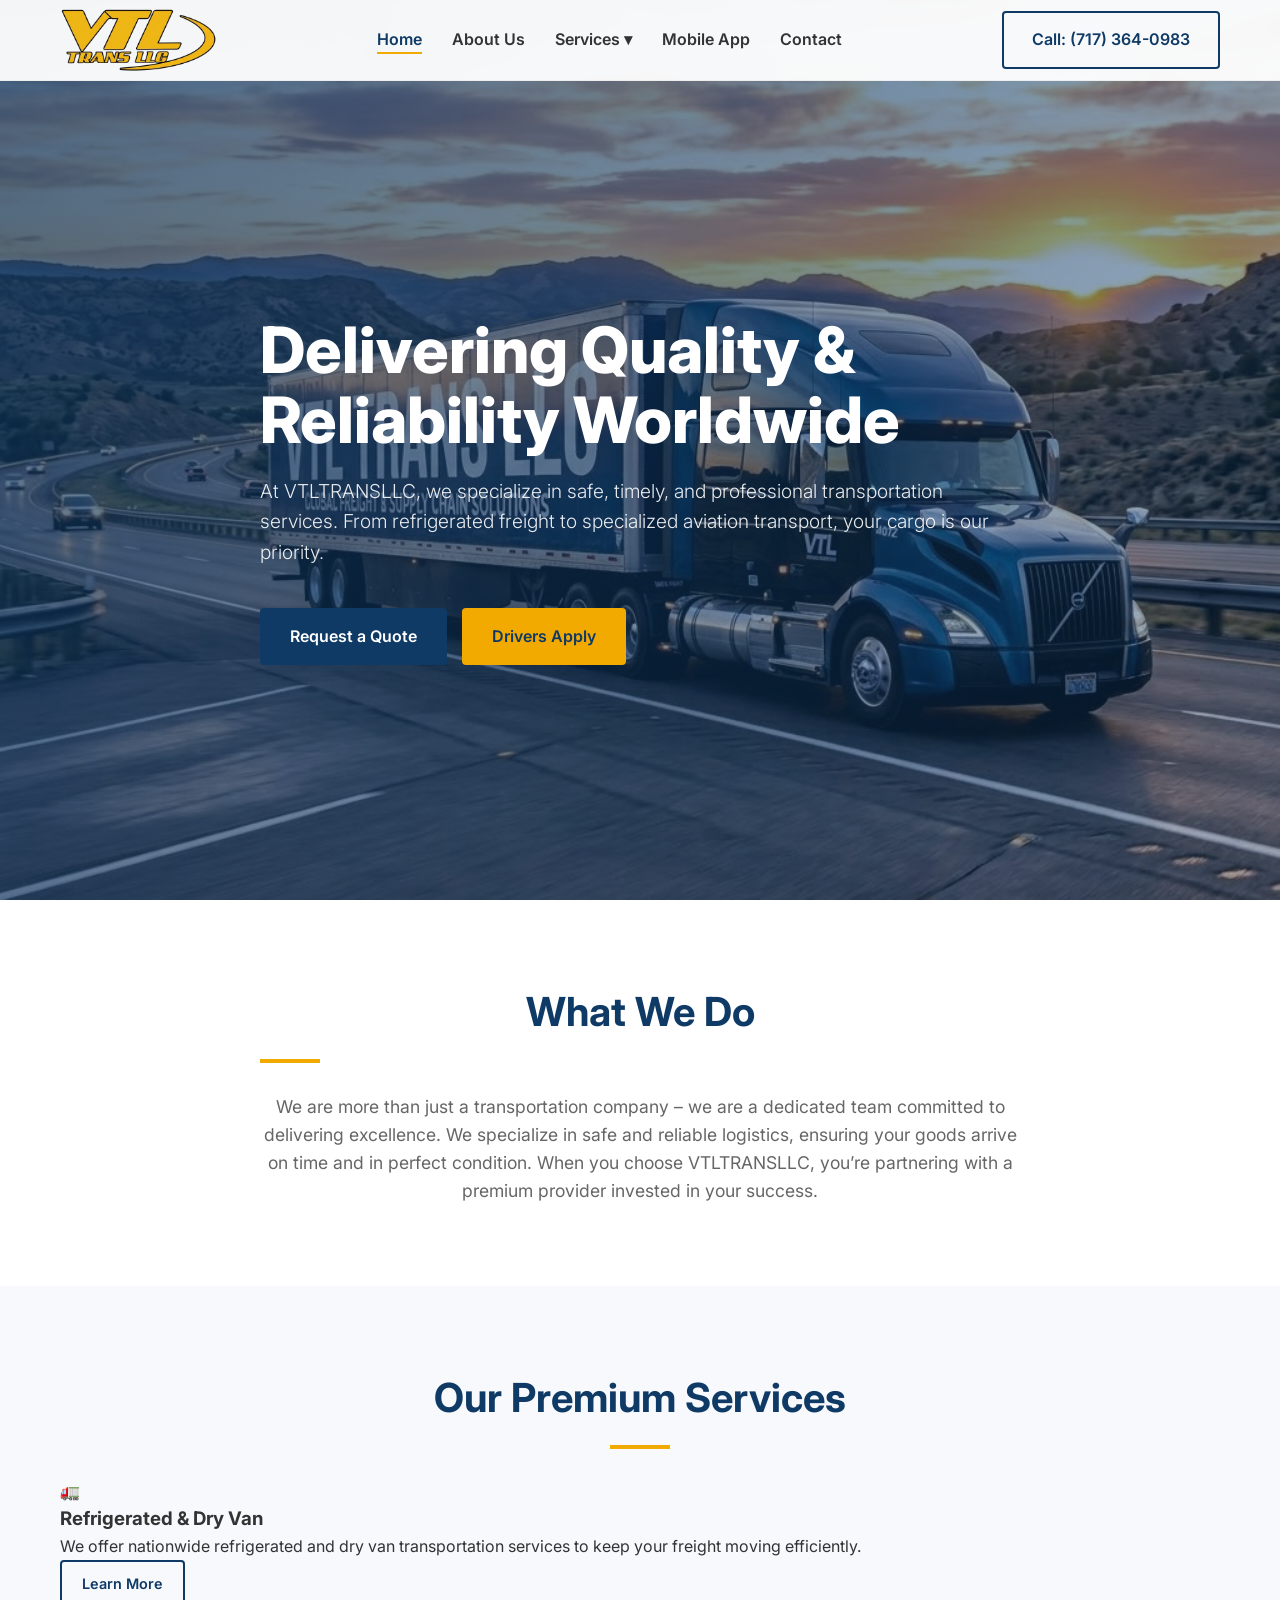
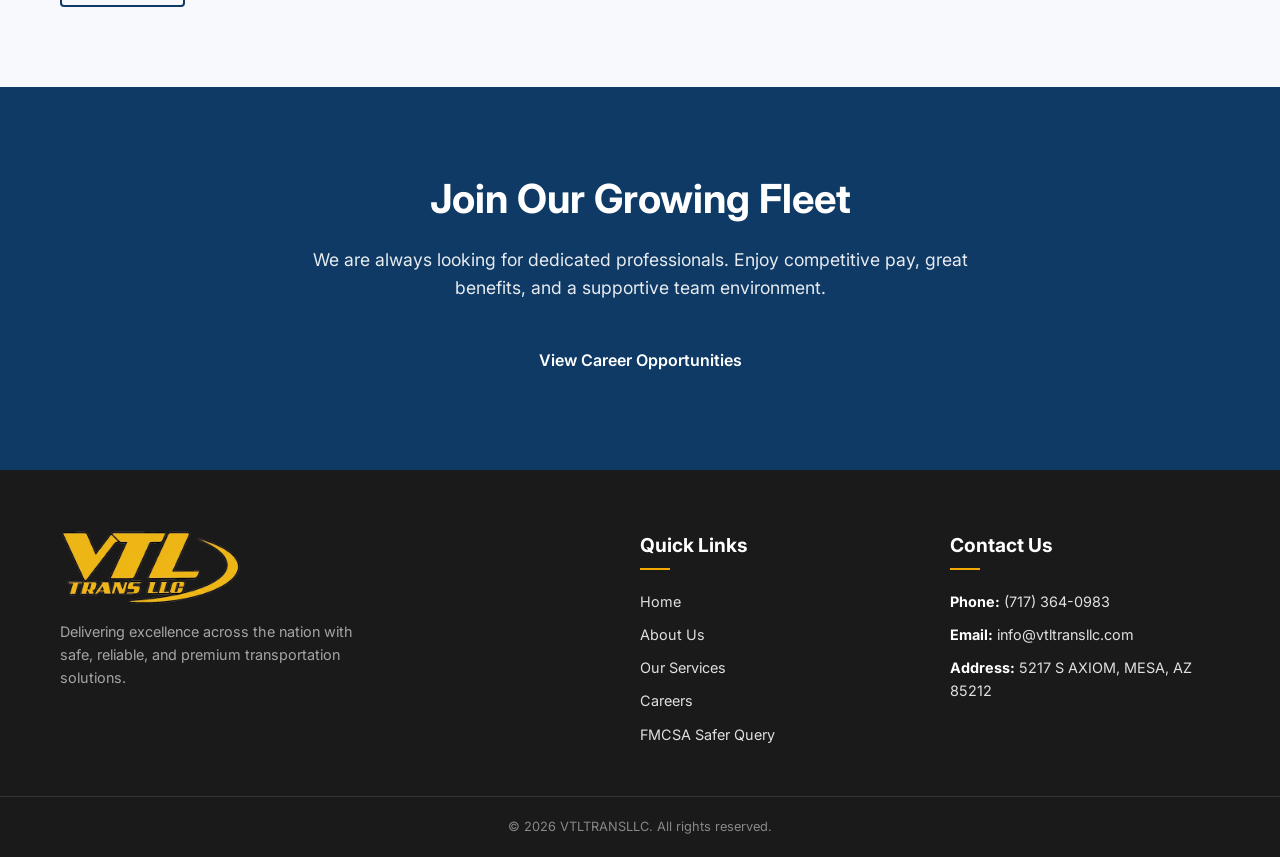
==== commit 2bc8b3e1: "app chagnes" ====
--- a/index.html
+++ b/index.html
@@ -1,26 +1,22 @@
 <!DOCTYPE html>
 <html lang="en">
-
 <head>
     <meta charset="UTF-8">
     <meta name="viewport" content="width=device-width, initial-scale=1.0">
-    <title>VTL Trans LLC - Delivering Quality</title>
-    <meta name="description"
-        content="VTL Trans LLC provides premium logistics, refrigerated, and auto/aviation transport services nationwide.">
+    <title>VTLTRANSLLC - Delivering Quality</title>
+    <meta name="description" content="VTLTRANSLLC provides premium logistics, refrigerated, and auto/aviation transport services nationwide.">
     <!-- Google Fonts -->
     <link rel="preconnect" href="https://fonts.googleapis.com">
     <link rel="preconnect" href="https://fonts.gstatic.com" crossorigin>
     <link href="https://fonts.googleapis.com/css2?family=Inter:wght@300;400;600;700&display=swap" rel="stylesheet">
-    <link rel="icon" type="image/png" href="favicon.png">
     <link rel="stylesheet" href="style.css">
 </head>
-
 <body>
     <!-- Header / Navigation -->
     <header class="header" id="header">
         <div class="container header-container">
             <a href="#" class="logo"><img src="logo.png" alt="VTL TRANS LLC" class="header-logo"></a>
-
+            
             <nav class="nav" id="nav-menu">
                 <ul class="nav-list">
                     <li class="nav-item"><a href="#" class="nav-link active">Home</a></li>
@@ -28,13 +24,15 @@
                     <li class="nav-item dropdown">
                         <a href="#services" class="nav-link">Services <span class="arrow">▾</span></a>
                         <ul class="dropdown-menu">
-                            <li><a href="#services">Refrigerated & Dry Van Transport</a></li>
+                            <li><a href="#services">Refrigerated Transport</a></li>
+                            <li><a href="#services">Dry Van Transport</a></li>
                         </ul>
                     </li>
+                    <li class="nav-item"><a href="apps/" class="nav-link">Mobile App</a></li>
                     <li class="nav-item"><a href="#contact" class="nav-link">Contact</a></li>
                 </ul>
             </nav>
-
+            
             <div class="header-actions">
                 <a href="#contact" class="btn btn-outline">Call: (717) 364-0983</a>
                 <button class="menu-toggle" id="menu-toggle" aria-label="Toggle Menu">
@@ -51,10 +49,9 @@
         <div class="hero-bg"></div>
         <div class="container hero-content">
             <h1 class="hero-title">Delivering Quality & Reliability Worldwide</h1>
-            <p class="hero-subtitle">At VTL Trans LLC, we specialize in safe, timely, and professional transportation
-                services. From refrigerated freight to specialized aviation transport, your cargo is our priority.</p>
+            <p class="hero-subtitle">At VTLTRANSLLC, we specialize in safe, timely, and professional transportation services. From refrigerated freight to specialized aviation transport, your cargo is our priority.</p>
             <div class="hero-buttons">
-                <a href="#quote" class="btn btn-primary">Request a Quote</a>
+                <a href="#contact" class="btn btn-primary">Request a Quote</a>
                 <a href="#careers" class="btn btn-secondary">Drivers Apply</a>
             </div>
         </div>
@@ -66,10 +63,7 @@
             <div class="about-text">
                 <h2 class="section-title">What We Do</h2>
                 <div class="divider"></div>
-                <p>We are more than just a transportation company – we are a dedicated team committed to delivering
-                    excellence. We specialize in safe and reliable logistics, ensuring your goods arrive on time and in
-                    perfect condition. When you choose VTL Trans LLC, you’re partnering with a premium provider invested
-                    in your success.</p>
+                <p>We are more than just a transportation company – we are a dedicated team committed to delivering excellence. We specialize in safe and reliable logistics, ensuring your goods arrive on time and in perfect condition. When you choose VTLTRANSLLC, you’re partnering with a premium provider invested in your success.</p>
             </div>
         </div>
     </section>
@@ -79,83 +73,14 @@
         <div class="container">
             <h2 class="section-title text-center">Our Premium Services</h2>
             <div class="divider center"></div>
-
-            <!-- Showcase 1: Refrigerated & Dry Van Transport -->
-            <div class="service-showcase">
-                <div class="showcase-image">
-                    <img src="assets/refrigerated-truck.png" alt="Refrigerated Truck"
-                        class="img-fluid rounded-lg shadow-lg">
-                </div>
-                <div class="showcase-content">
-                    <span class="showcase-badge">Temperature-Controlled Logistics</span>
-                    <h3 class="showcase-title">Refrigerated & Dry Van Transport</h3>
-                    <p class="showcase-lead">Get your load delivered where, when, and how you need it. VTL Trans LLC is
-                        a premier provider of refrigerated transportation nationwide.</p>
-                    <p class="showcase-desc">We specialize in transporting temperature-sensitive freight, ensuring your
-                        perishable goods arrive fresh, safe, and on schedule. Our trailers are equipped with
-                        state-of-the-art reefers designed to maintain precise temperatures under any climate condition.
-                    </p>
-
-                    <ul class="showcase-features">
-                        <li>
-                            <span class="feature-icon">🌡️</span>
-                            <div>
-                                <strong>Precise Temperature Control</strong>
-                                <p>From deep-frozen to ambient loads, we maintain strict temperature ranges throughout
-                                    transit.</p>
-                            </div>
-                        </li>
-                        <li>
-                            <span class="feature-icon">📍</span>
-                            <div>
-                                <strong>Real-Time Tracking & Telematics</strong>
-                                <p>Continuous temperature monitoring and GPS tracking give you complete visibility of
-                                    your cargo.</p>
-                            </div>
-                        </li>
-                        <li>
-                            <span class="feature-icon">🛡️</span>
-                            <div>
-                                <strong>FSMA & Cargo Safety Compliance</strong>
-                                <p>Strict adherence to food safety standards ensures contamination-free and compliant
-                                    transport.</p>
-                            </div>
-                        </li>
-                    </ul>
-                    <a href="#quote" class="btn btn-primary">Request a Quote</a>
-                </div>
-            </div>
-
-            <!-- Divider -->
-            <div class="showcase-divider"></div>
-
-            <!-- Showcase 2: Why Choose VTL Trans LLC -->
-            <div class="service-showcase reverse">
-                <div class="showcase-content">
-                    <span class="showcase-badge">Why Partner With Us?</span>
-                    <h3 class="showcase-title">Transportation Built For Our Customers</h3>
-                    <p class="showcase-desc">At VTL Trans LLC, we combine modern technology with seasoned industry
-                        professionals to deliver high-quality shipping services you can trust. Our passion and
-                        commitment to excellence are reflected in every mile we drive.</p>
-
-                    <div class="stats-grid">
-                        <div class="stat-card">
-                            <span class="stat-number">99.8%</span>
-                            <span class="stat-label">On-Time Delivery</span>
-                        </div>
-                        <div class="stat-card">
-                            <span class="stat-number">24/7</span>
-                            <span class="stat-label">Support & Dispatch</span>
-                        </div>
-                        <div class="stat-card">
-                            <span class="stat-number">100%</span>
-                            <span class="stat-label">FMCSA Compliant</span>
-                        </div>
-                    </div>
-                </div>
-                <div class="showcase-image">
-                    <img src="assets/logistics-hub.png" alt="VTL Trans LLC Logistics Hub"
-                        class="img-fluid rounded-lg shadow-lg">
+            
+            <div class="services-grid">
+                <!-- Service 1 -->
+                <div class="service-card">
+                    <div class="service-icon">🚛</div>
+                    <h3 class="service-title">Refrigerated & Dry Van</h3>
+                    <p class="service-desc">We offer nationwide refrigerated and dry van transportation services to keep your freight moving efficiently.</p>
+                    <a href="#" class="btn btn-sm btn-outline">Learn More</a>
                 </div>
             </div>
         </div>
@@ -165,128 +90,8 @@
     <section class="cta section">
         <div class="container cta-container">
             <h2 class="cta-title">Join Our Growing Fleet</h2>
-            <p class="cta-text">We are always looking for dedicated professionals. Enjoy competitive pay, great
-                benefits, and a supportive team environment.</p>
+            <p class="cta-text">We are always looking for dedicated professionals. Enjoy competitive pay, great benefits, and a supportive team environment.</p>
             <a href="#careers" class="btn btn-primary">View Career Opportunities</a>
-        </div>
-    </section>
-
-    <!-- Request a Quote Section -->
-    <section id="quote" class="section">
-        <div class="container form-container">
-            <h2 class="section-title text-center">Request a Quote</h2>
-            <div class="divider center"></div>
-            <p class="section-subtitle text-center">Get a fast, reliable quote for your shipping and logistics needs.
-            </p>
-
-            <form id="quote-form" class="contact-form">
-                <div class="form-grid">
-                    <div class="form-group">
-                        <label for="quote-name">Full Name</label>
-                        <input type="text" id="quote-name" name="name" required placeholder="John Doe">
-                    </div>
-                    <div class="form-group">
-                        <label for="quote-email">Email Address</label>
-                        <input type="email" id="quote-email" name="email" required placeholder="john@example.com">
-                    </div>
-                    <div class="form-group">
-                        <label for="quote-phone">Phone Number</label>
-                        <input type="tel" id="quote-phone" name="phone" required placeholder="(123) 456-7890">
-                    </div>
-                    <div class="form-group">
-                        <label for="quote-service">Service Needed</label>
-                        <select id="quote-service" name="service" required>
-                            <option value="" disabled selected>Select a Service</option>
-                            <option value="refrigerated">Refrigerated Transport</option>
-                            <option value="dry-van">Dry Van Transport</option>
-                            <option value="other">Other Logistics</option>
-                        </select>
-                    </div>
-                    <div class="form-group">
-                        <label for="quote-origin">Origin City/State</label>
-                        <input type="text" id="quote-origin" name="origin" required placeholder="e.g. Chicago, IL">
-                    </div>
-                    <div class="form-group">
-                        <label for="quote-dest">Destination City/State</label>
-                        <input type="text" id="quote-dest" name="destination" required placeholder="e.g. Phoenix, AZ">
-                    </div>
-                </div>
-                <div class="form-group full-width">
-                    <label for="quote-message">Additional Details</label>
-                    <textarea id="quote-message" name="message" rows="4"
-                        placeholder="Describe your shipment (weight, dimensions, special handling)..."></textarea>
-                </div>
-                <div class="text-center">
-                    <button type="submit" id="submit-btn-quote" class="btn btn-primary">Submit Quote Request</button>
-                </div>
-            </form>
-            <div id="quote-success" class="form-success-msg" style="display: none;">
-                <h3>Request Received!</h3>
-                <p>Thank you for contacting VTL Trans LLC. Our logistics team will review your request and get back to
-                    you with a quote shortly.</p>
-            </div>
-        </div>
-    </section>
-
-    <!-- Careers / Driver Application Section -->
-    <section id="careers" class="section bg-light">
-        <div class="container form-container">
-            <h2 class="section-title text-center">Driver Application</h2>
-            <div class="divider center"></div>
-            <p class="section-subtitle text-center">Join VTL Trans LLC. Apply today to become a part of our professional
-                driving team.</p>
-
-            <form id="careers-form" class="contact-form">
-                <div class="form-grid">
-                    <div class="form-group">
-                        <label for="app-name">Full Name</label>
-                        <input type="text" id="app-name" name="name" required placeholder="John Doe">
-                    </div>
-                    <div class="form-group">
-                        <label for="app-email">Email Address</label>
-                        <input type="email" id="app-email" name="email" required placeholder="john@example.com">
-                    </div>
-                    <div class="form-group">
-                        <label for="app-phone">Phone Number</label>
-                        <input type="tel" id="app-phone" name="phone" required placeholder="(123) 456-7890">
-                    </div>
-                    <div class="form-group">
-                        <label for="app-experience">Years of CDL Experience</label>
-                        <input type="number" id="app-experience" name="experience" min="0" required
-                            placeholder="e.g. 3">
-                    </div>
-                    <div class="form-group">
-                        <label for="app-cdl">CDL License Class</label>
-                        <select id="app-cdl" name="cdl" required>
-                            <option value="" disabled selected>Select License Class</option>
-                            <option value="class-a">Class A CDL</option>
-                            <option value="class-b">Class B CDL</option>
-                            <option value="other">Other / Owner Operator</option>
-                        </select>
-                    </div>
-                    <div class="form-group">
-                        <label for="app-violations">Clean Driving Record?</label>
-                        <select id="app-violations" name="clean_record" required>
-                            <option value="" disabled selected>Select option</option>
-                            <option value="yes">Yes, Clean Record</option>
-                            <option value="no">No, Have Violations</option>
-                        </select>
-                    </div>
-                </div>
-                <div class="form-group full-width">
-                    <label for="app-message">Message / Driving History Summary</label>
-                    <textarea id="app-message" name="message" rows="4"
-                        placeholder="Briefly describe your driving history, any safety awards, or preferred routes..."></textarea>
-                </div>
-                <div class="text-center">
-                    <button type="submit" id="submit-btn-careers" class="btn btn-primary">Submit Application</button>
-                </div>
-            </form>
-            <div id="careers-success" class="form-success-msg" style="display: none;">
-                <h3>Application Submitted!</h3>
-                <p>Thank you for applying to join our fleet. Our recruitment team will review your qualifications and
-                    contact you shortly.</p>
-            </div>
         </div>
     </section>
 
@@ -294,10 +99,8 @@
     <footer id="contact" class="footer">
         <div class="container footer-grid">
             <div class="footer-col brand-col">
-                <a href="#" class="logo footer-logo-link"><img src="logo.png" alt="VTL TRANS LLC"
-                        class="footer-logo"></a>
-                <p class="footer-desc">Delivering excellence across the nation with safe, reliable, and premium
-                    transportation solutions.</p>
+                <a href="#" class="logo footer-logo-link"><img src="logo.png" alt="VTL TRANS LLC" class="footer-logo"></a>
+                <p class="footer-desc">Delivering excellence across the nation with safe, reliable, and premium transportation solutions.</p>
             </div>
             <div class="footer-col">
                 <h4>Quick Links</h4>
@@ -306,27 +109,25 @@
                     <li><a href="#about">About Us</a></li>
                     <li><a href="#services">Our Services</a></li>
                     <li><a href="#careers">Careers</a></li>
-                    <li><a href="https://safer.fmcsa.dot.gov/CompanySnapshot.aspx" target="_blank">FMCSA Safer Query</a>
-                    </li>
+                    <li><a href="https://safer.fmcsa.dot.gov/query.asp" target="_blank">FMCSA Safer Query</a></li>
                 </ul>
             </div>
             <div class="footer-col">
                 <h4>Contact Us</h4>
                 <ul class="footer-contact">
                     <li><strong>Phone:</strong> <a href="tel:7173640983">(717) 364-0983</a></li>
-                    <li><strong>Email:</strong> <a href="mailto:vtl@vtltransllc.com">vtl@vtltransllc.com</a></li>
+                    <li><strong>Email:</strong> <a href="mailto:info@vtltransllc.com">info@vtltransllc.com</a></li>
                     <li><strong>Address:</strong> 5217 S AXIOM, MESA, AZ 85212</li>
                 </ul>
             </div>
         </div>
         <div class="footer-bottom">
             <div class="container">
-                <p>&copy; 2026 VTL Trans LLC. All rights reserved.</p>
+                <p>&copy; 2026 VTLTRANSLLC. All rights reserved.</p>
             </div>
         </div>
     </footer>
 
     <script src="script.js"></script>
 </body>
-
-</html>+</html>
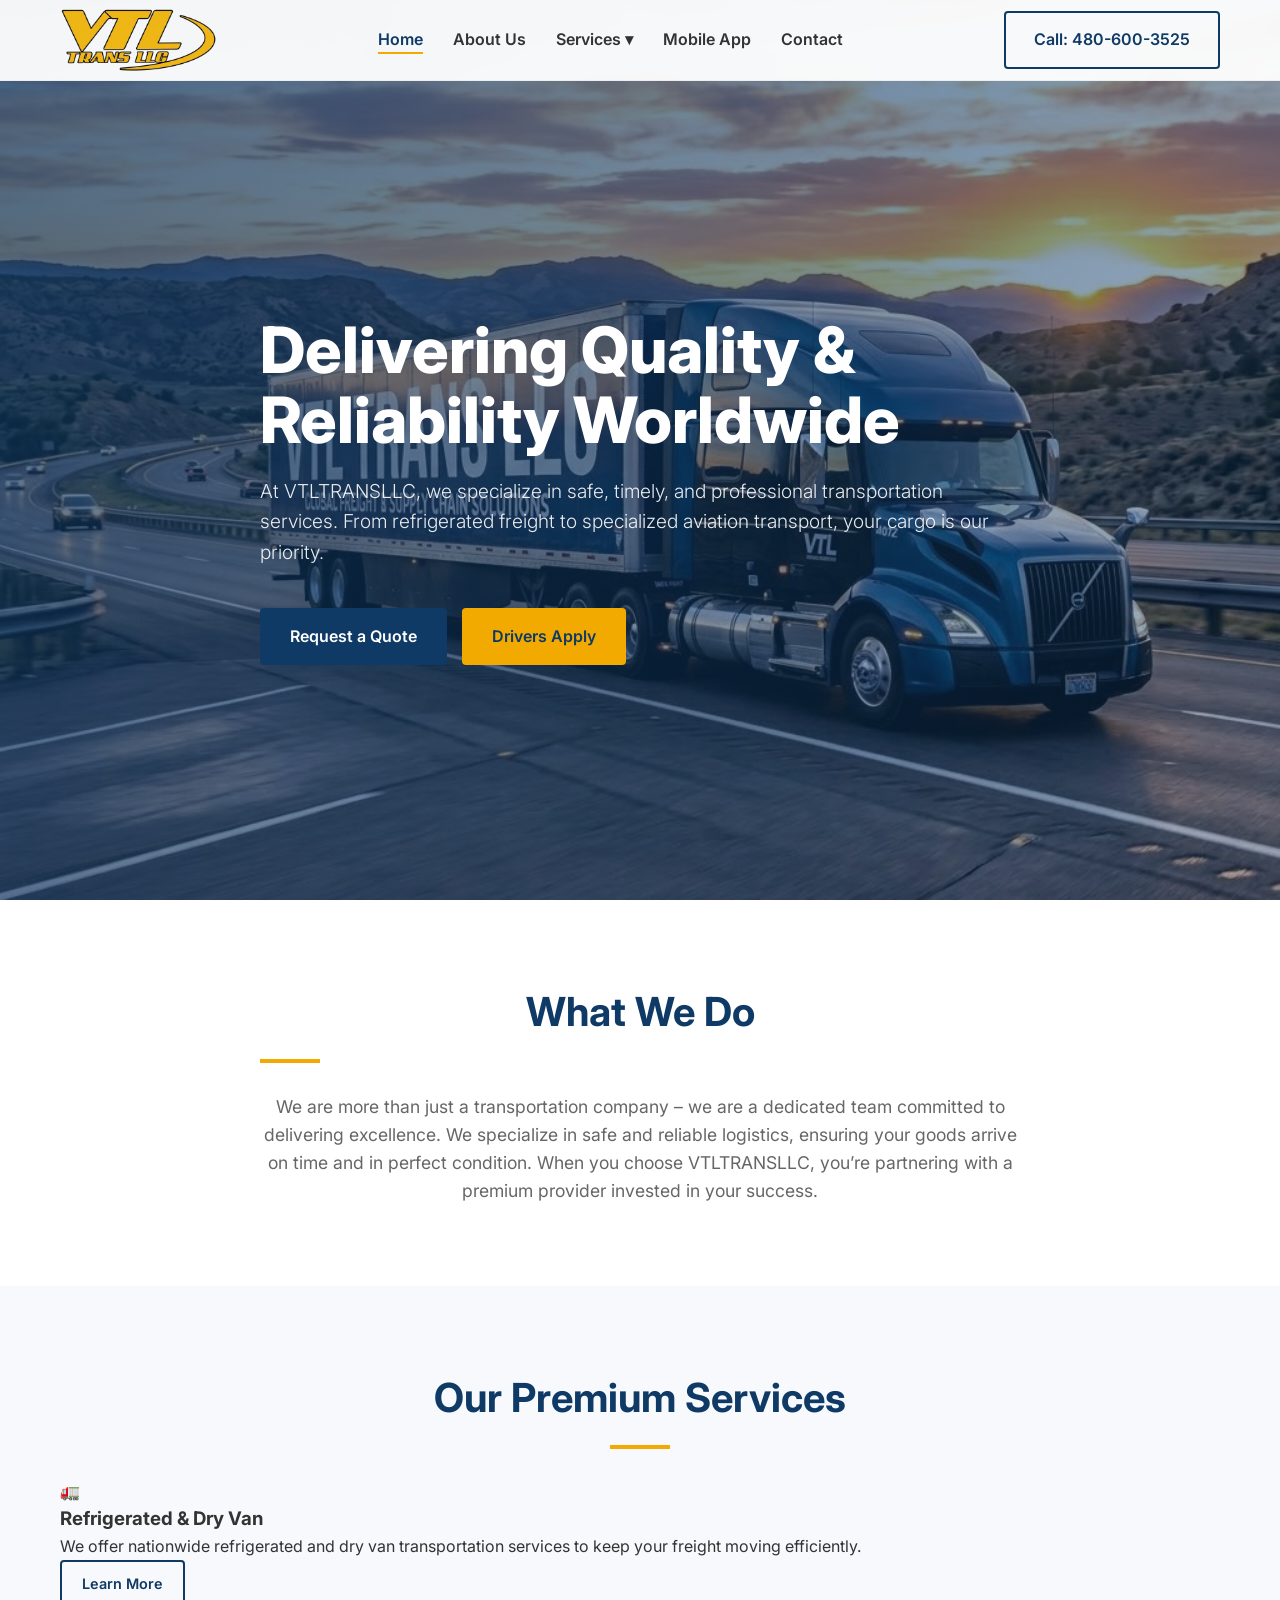
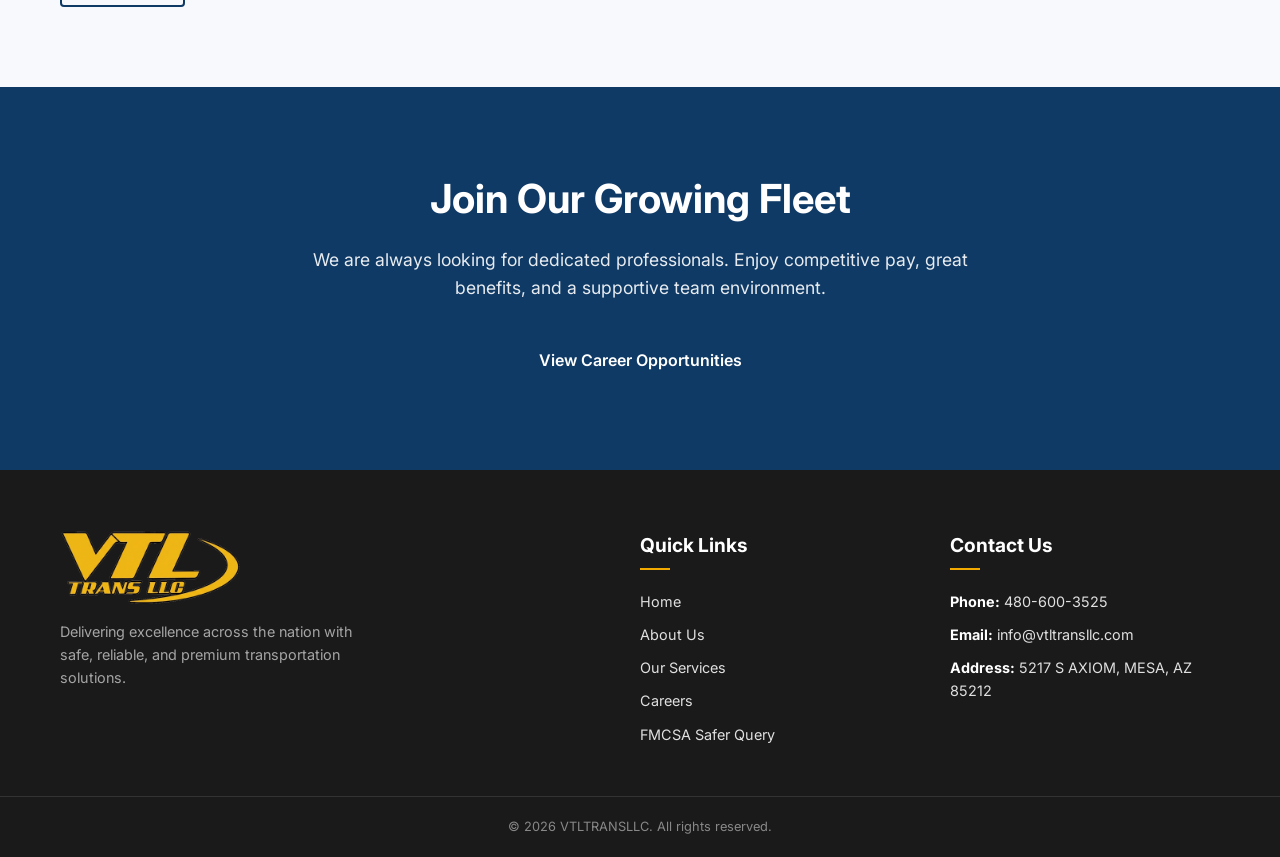
==== commit 1e7cdbc1: "Update phone number to 480-600-3525 and remove technical asset URLs from /apps/" ====
--- a/index.html
+++ b/index.html
@@ -34,7 +34,7 @@
             </nav>
             
             <div class="header-actions">
-                <a href="#contact" class="btn btn-outline">Call: (717) 364-0983</a>
+                <a href="#contact" class="btn btn-outline">Call: 480-600-3525</a>
                 <button class="menu-toggle" id="menu-toggle" aria-label="Toggle Menu">
                     <span></span>
                     <span></span>
@@ -115,7 +115,7 @@
             <div class="footer-col">
                 <h4>Contact Us</h4>
                 <ul class="footer-contact">
-                    <li><strong>Phone:</strong> <a href="tel:7173640983">(717) 364-0983</a></li>
+                    <li><strong>Phone:</strong> <a href="tel:4806003525">480-600-3525</a></li>
                     <li><strong>Email:</strong> <a href="mailto:info@vtltransllc.com">info@vtltransllc.com</a></li>
                     <li><strong>Address:</strong> 5217 S AXIOM, MESA, AZ 85212</li>
                 </ul>
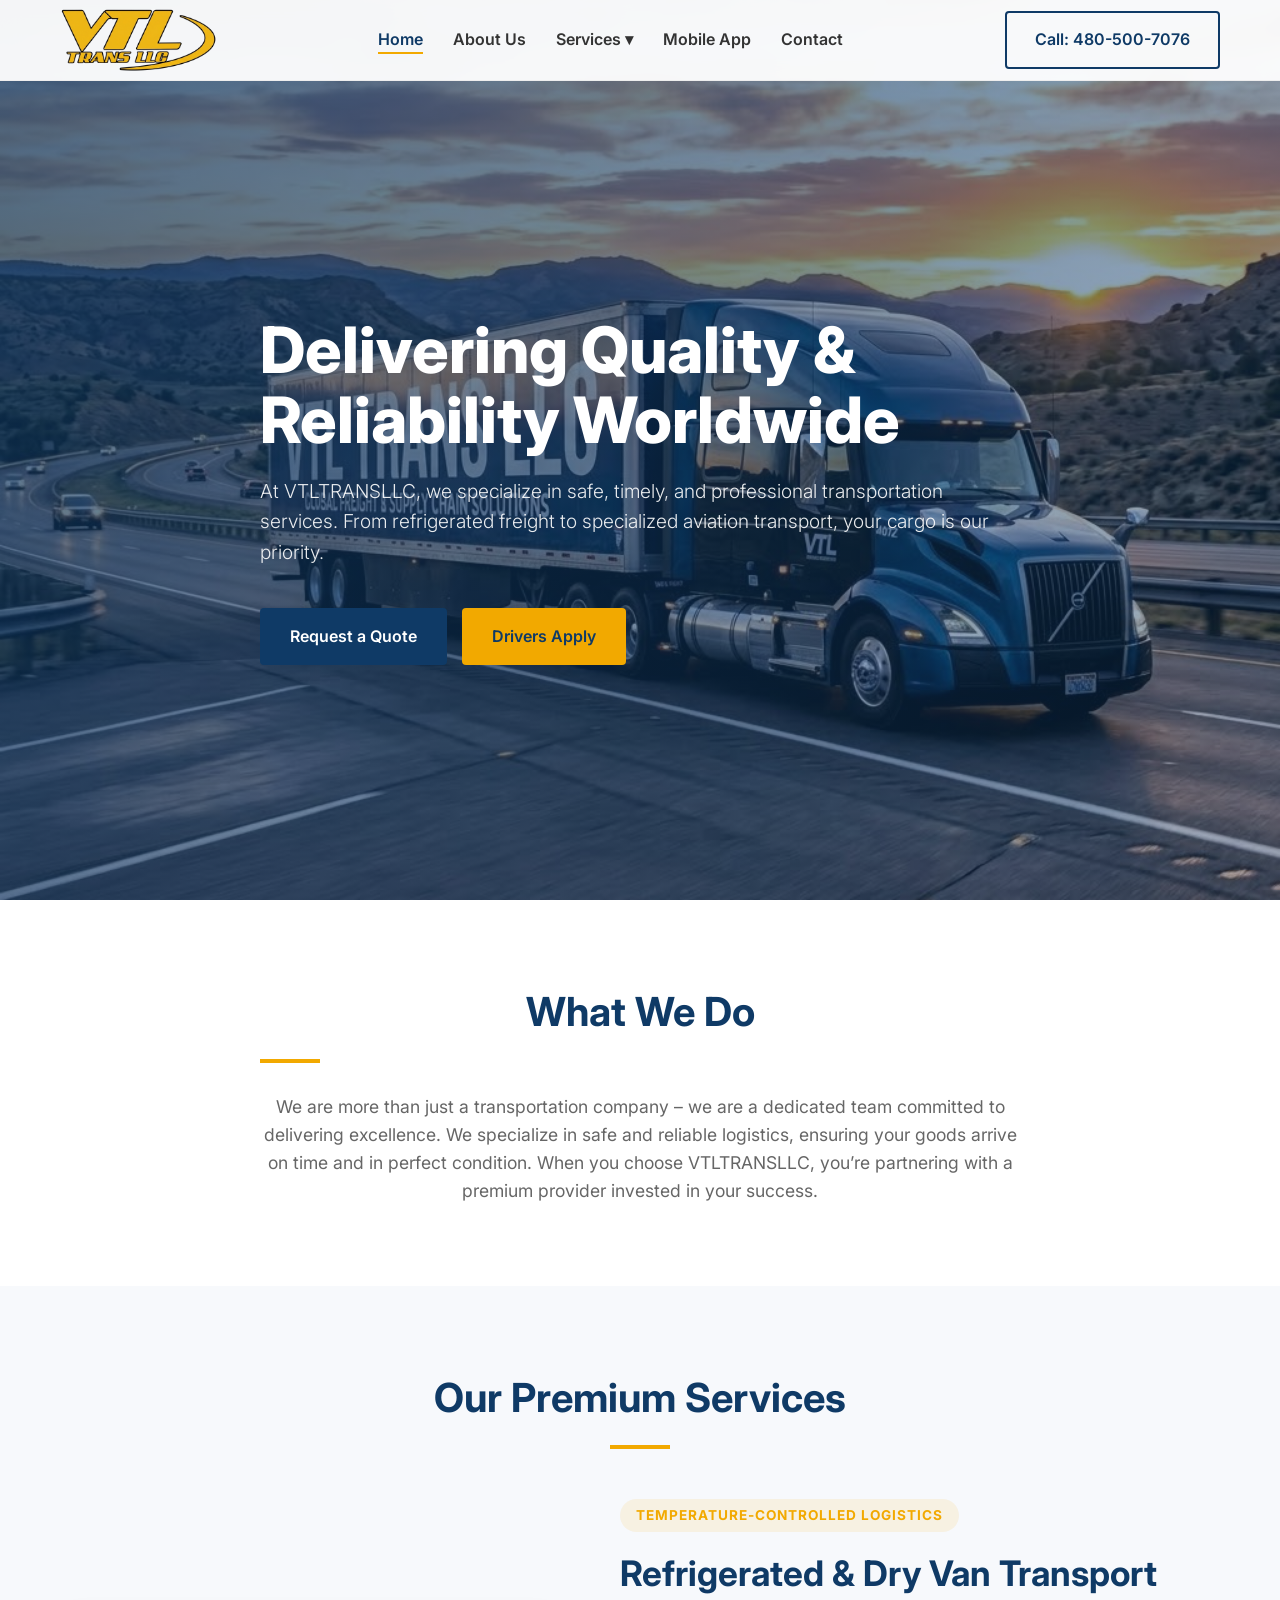
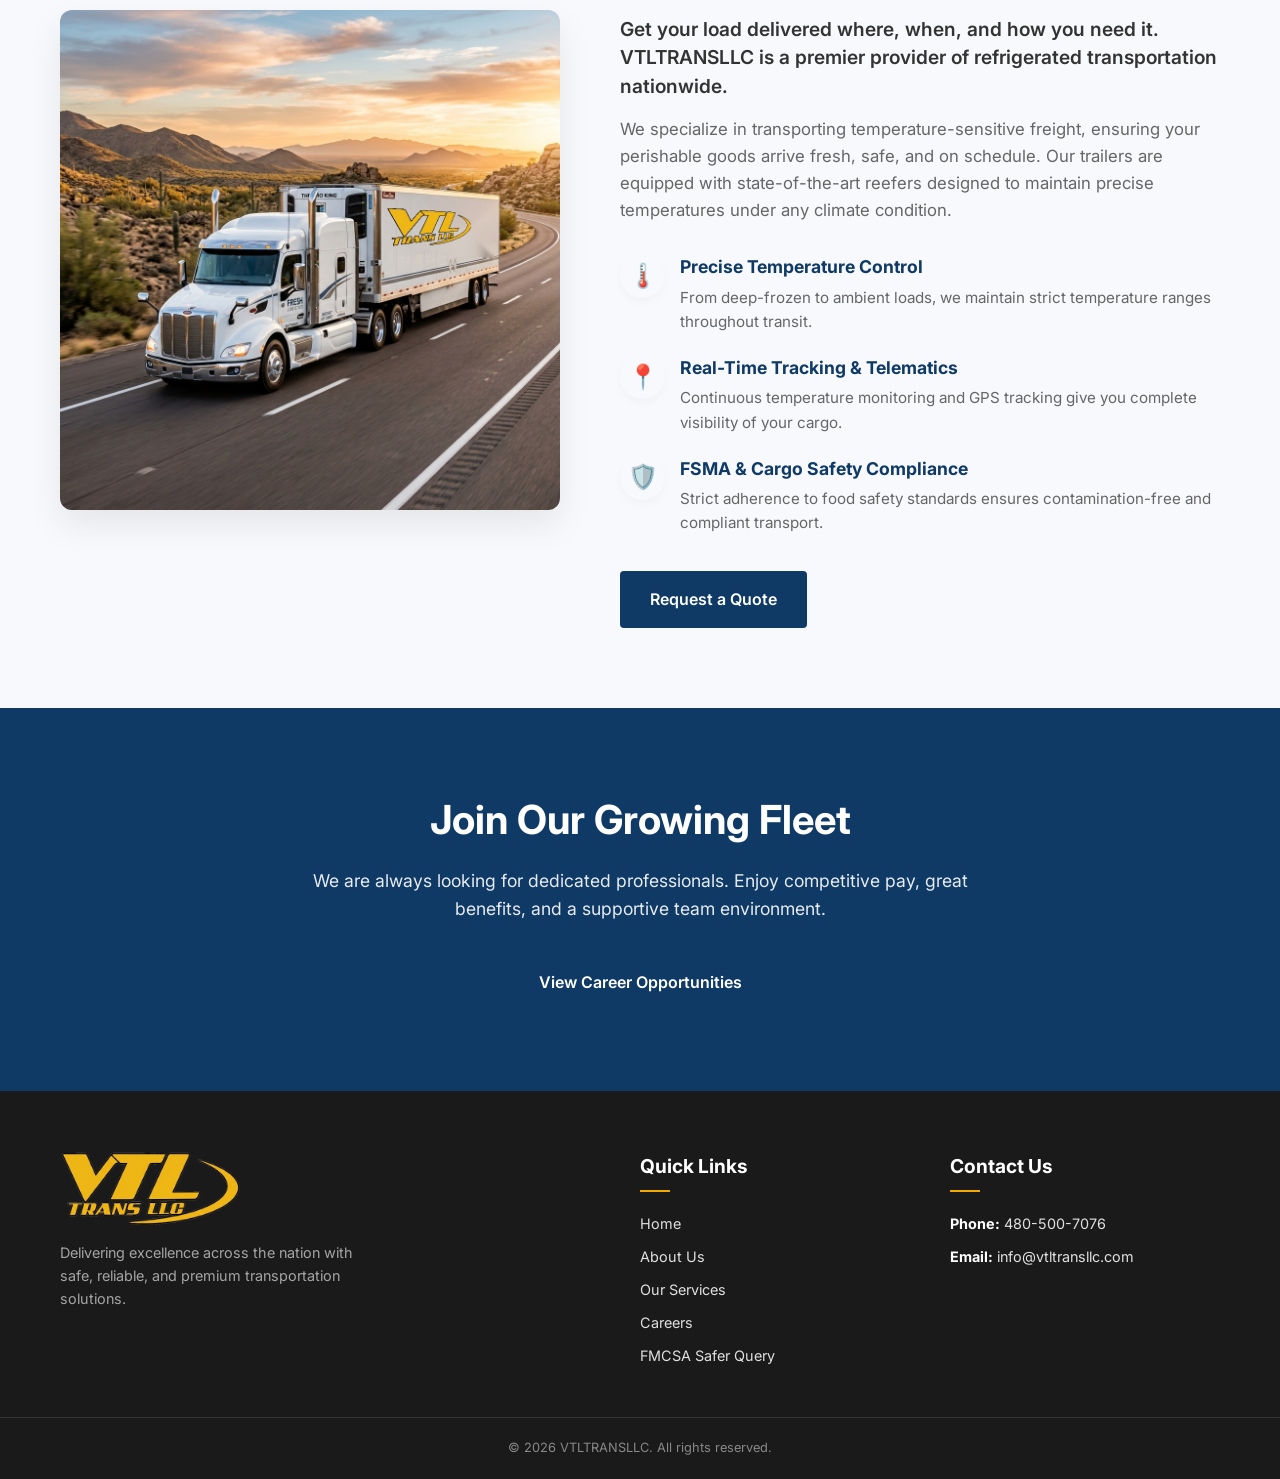
==== commit 75790d9b: "Restore refrigerated truck showcase image, update phone, remove address Bring back the original imag" ====
--- a/index.html
+++ b/index.html
@@ -34,7 +34,7 @@
             </nav>
             
             <div class="header-actions">
-                <a href="#contact" class="btn btn-outline">Call: 480-600-3525</a>
+                <a href="#contact" class="btn btn-outline">Call: 480-500-7076</a>
                 <button class="menu-toggle" id="menu-toggle" aria-label="Toggle Menu">
                     <span></span>
                     <span></span>
@@ -74,13 +74,49 @@
             <h2 class="section-title text-center">Our Premium Services</h2>
             <div class="divider center"></div>
             
-            <div class="services-grid">
-                <!-- Service 1 -->
-                <div class="service-card">
-                    <div class="service-icon">🚛</div>
-                    <h3 class="service-title">Refrigerated & Dry Van</h3>
-                    <p class="service-desc">We offer nationwide refrigerated and dry van transportation services to keep your freight moving efficiently.</p>
-                    <a href="#" class="btn btn-sm btn-outline">Learn More</a>
+            <!-- Showcase 1: Refrigerated & Dry Van Transport -->
+            <div class="service-showcase">
+                <div class="showcase-image">
+                    <img src="assets/refrigerated-truck.png" alt="Refrigerated Truck"
+                        class="img-fluid rounded-lg shadow-lg">
+                </div>
+                <div class="showcase-content">
+                    <span class="showcase-badge">Temperature-Controlled Logistics</span>
+                    <h3 class="showcase-title">Refrigerated & Dry Van Transport</h3>
+                    <p class="showcase-lead">Get your load delivered where, when, and how you need it. VTLTRANSLLC is
+                        a premier provider of refrigerated transportation nationwide.</p>
+                    <p class="showcase-desc">We specialize in transporting temperature-sensitive freight, ensuring your
+                        perishable goods arrive fresh, safe, and on schedule. Our trailers are equipped with
+                        state-of-the-art reefers designed to maintain precise temperatures under any climate condition.
+                    </p>
+
+                    <ul class="showcase-features">
+                        <li>
+                            <span class="feature-icon">🌡️</span>
+                            <div>
+                                <strong>Precise Temperature Control</strong>
+                                <p>From deep-frozen to ambient loads, we maintain strict temperature ranges throughout
+                                    transit.</p>
+                            </div>
+                        </li>
+                        <li>
+                            <span class="feature-icon">📍</span>
+                            <div>
+                                <strong>Real-Time Tracking & Telematics</strong>
+                                <p>Continuous temperature monitoring and GPS tracking give you complete visibility of
+                                    your cargo.</p>
+                            </div>
+                        </li>
+                        <li>
+                            <span class="feature-icon">🛡️</span>
+                            <div>
+                                <strong>FSMA & Cargo Safety Compliance</strong>
+                                <p>Strict adherence to food safety standards ensures contamination-free and compliant
+                                    transport.</p>
+                            </div>
+                        </li>
+                    </ul>
+                    <a href="#contact" class="btn btn-primary">Request a Quote</a>
                 </div>
             </div>
         </div>
@@ -115,9 +151,8 @@
             <div class="footer-col">
                 <h4>Contact Us</h4>
                 <ul class="footer-contact">
-                    <li><strong>Phone:</strong> <a href="tel:4806003525">480-600-3525</a></li>
+                    <li><strong>Phone:</strong> <a href="tel:4805007076">480-500-7076</a></li>
                     <li><strong>Email:</strong> <a href="mailto:info@vtltransllc.com">info@vtltransllc.com</a></li>
-                    <li><strong>Address:</strong> 5217 S AXIOM, MESA, AZ 85212</li>
                 </ul>
             </div>
         </div>
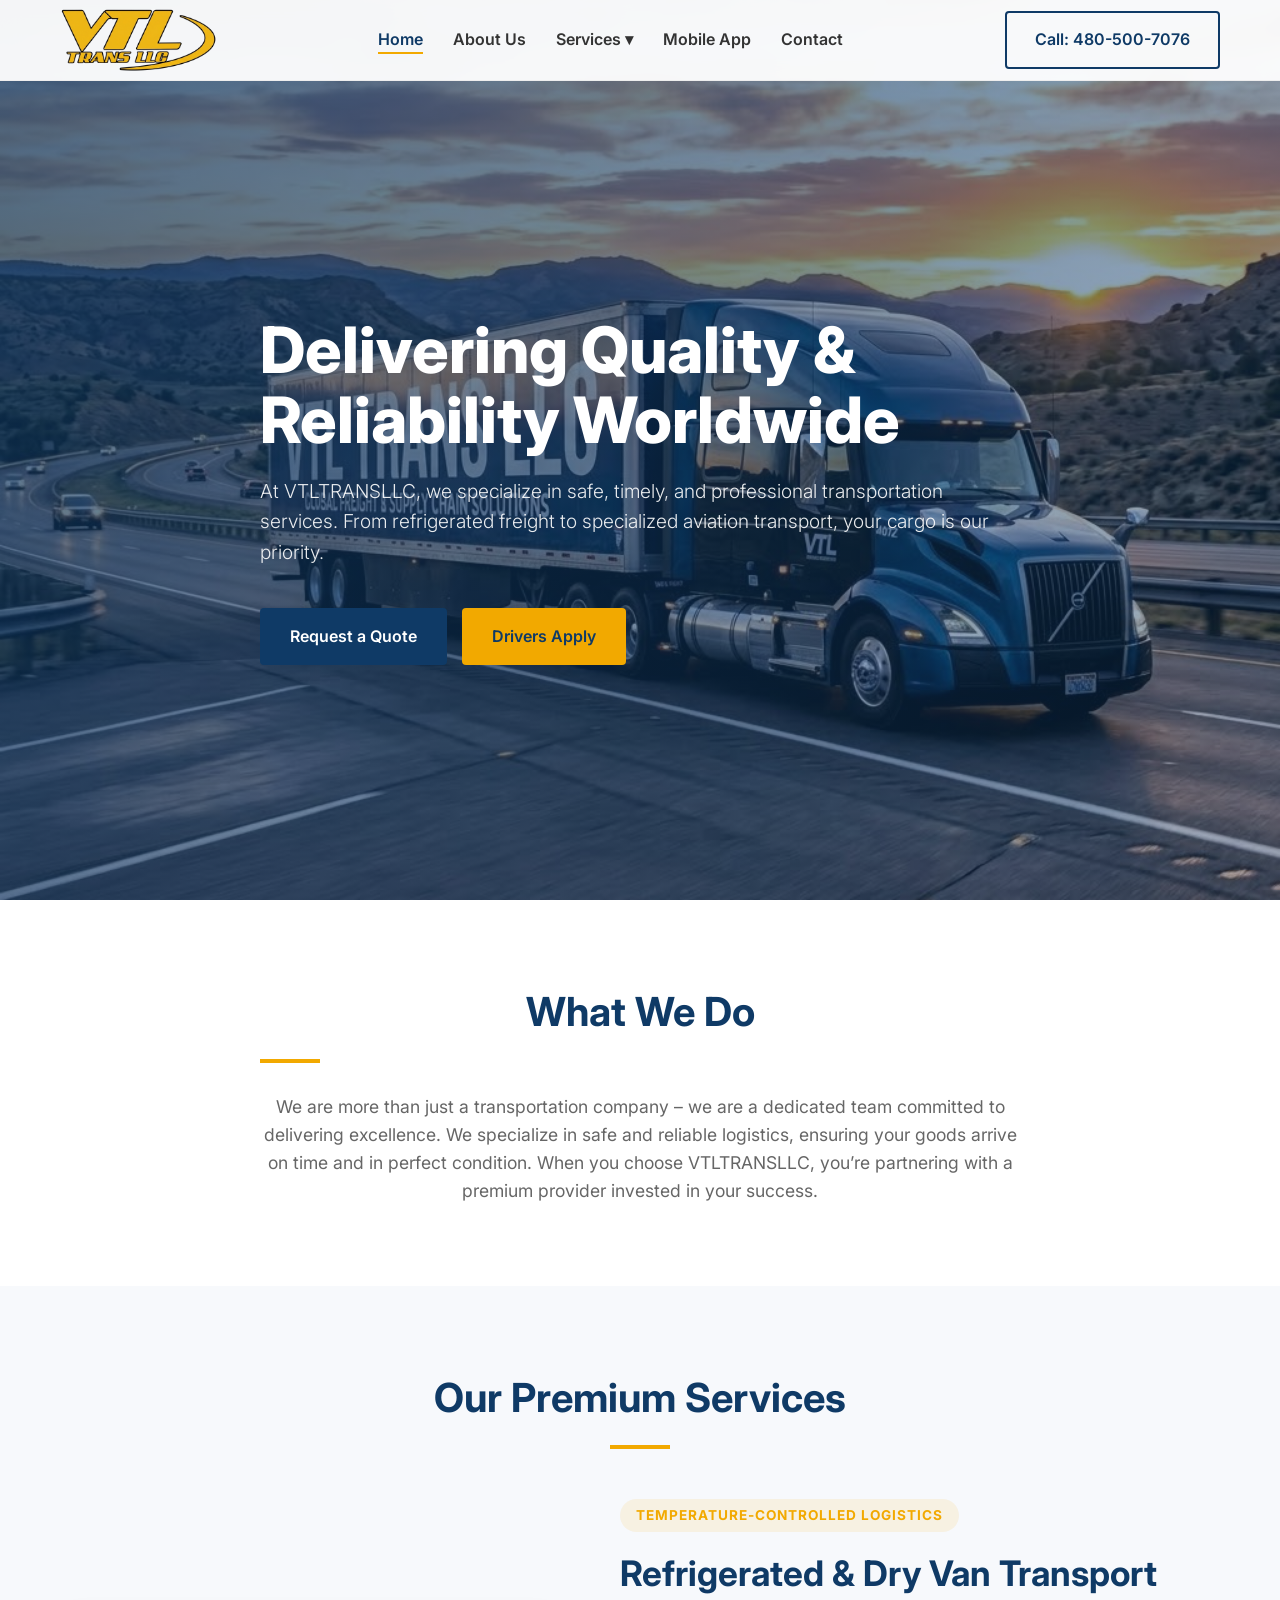
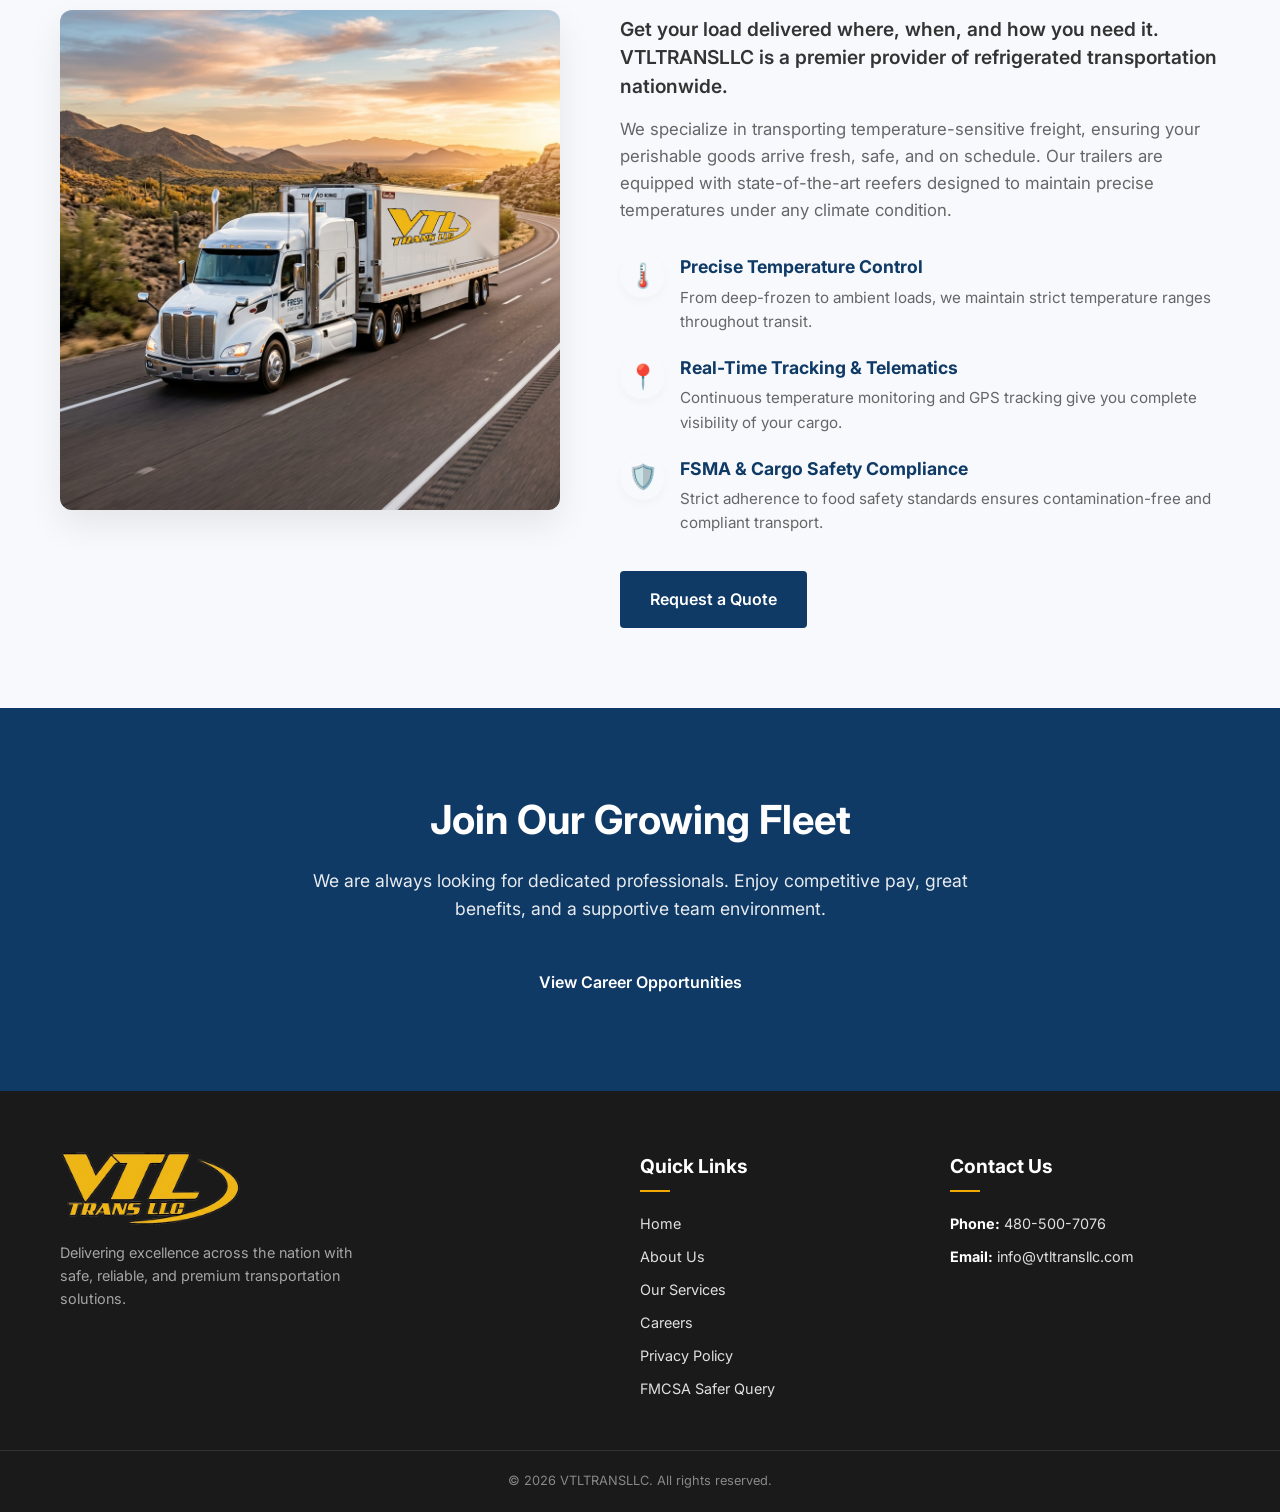
==== commit 4cd2b50c: "Add Fleet Invoice AI privacy policy page and footer links New apps/privacy.html covers information c" ====
--- a/index.html
+++ b/index.html
@@ -145,6 +145,7 @@
                     <li><a href="#about">About Us</a></li>
                     <li><a href="#services">Our Services</a></li>
                     <li><a href="#careers">Careers</a></li>
+                    <li><a href="apps/privacy.html">Privacy Policy</a></li>
                     <li><a href="https://safer.fmcsa.dot.gov/query.asp" target="_blank">FMCSA Safer Query</a></li>
                 </ul>
             </div>
